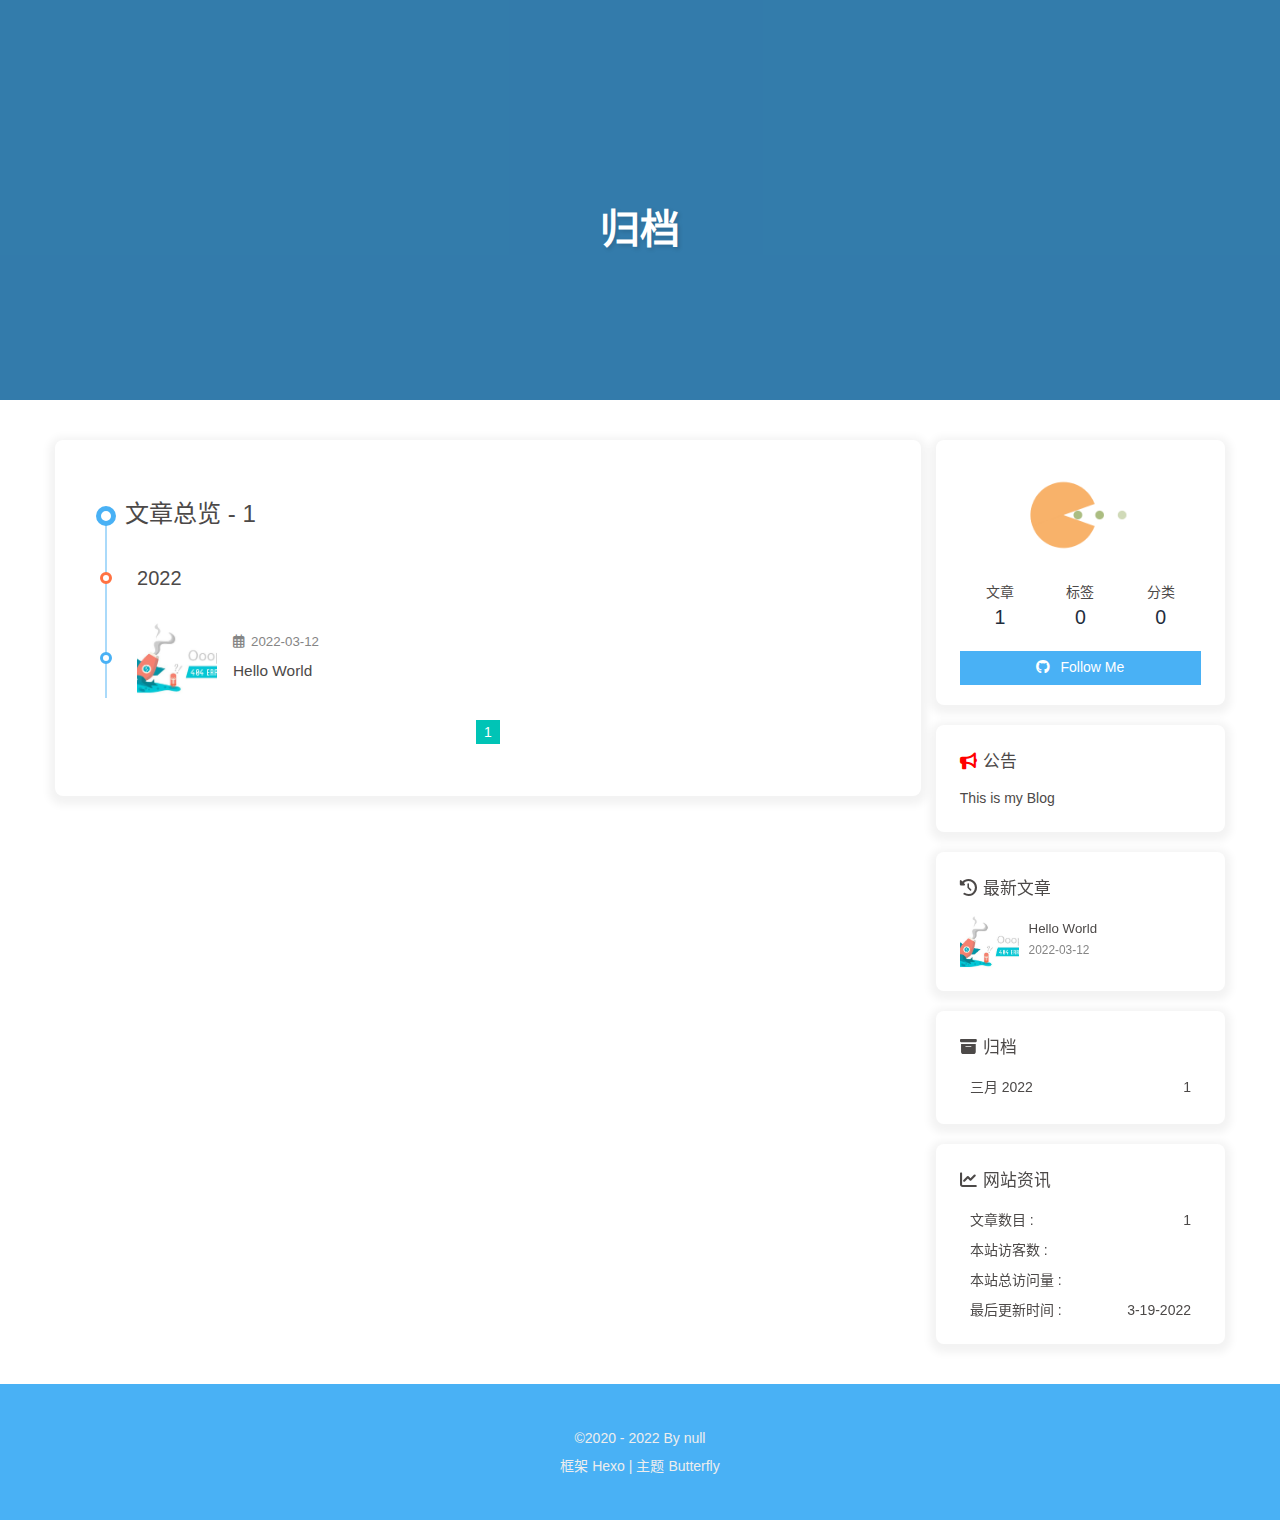
==== archives/index.html @ 182169f5 "Site updated: 2022-03-19 19:07:30" ====
<!DOCTYPE html><html lang="zh-CN" data-theme="light"><head><meta charset="UTF-8"><meta http-equiv="X-UA-Compatible" content="IE=edge"><meta name="viewport" content="width=device-width, initial-scale=1.0, maximum-scale=1.0, user-scalable=no"><title>归档 | </title><meta name="author"><meta name="copyright"><meta name="format-detection" content="telephone=no"><meta name="theme-color" content="#ffffff"><meta property="og:type" content="website">
<meta property="og:title">
<meta property="og:url" content="https://mitwo.top/archives/index.html">
<meta property="og:site_name">
<meta property="og:locale" content="zh_CN">
<meta property="og:image" content="https://avatars.githubusercontent.com/u/40294539?v=4">
<meta name="twitter:card" content="summary">
<meta name="twitter:image" content="https://avatars.githubusercontent.com/u/40294539?v=4"><link rel="shortcut icon" href="/img/favicon.png"><link rel="canonical" href="https://mitwo.top/archives/"><link rel="preconnect" href="//cdn.jsdelivr.net"/><link rel="preconnect" href="//busuanzi.ibruce.info"/><link rel="stylesheet" href="/css/index.css"><link rel="stylesheet" href="https://cdn.jsdelivr.net/npm/@fortawesome/fontawesome-free@6/css/all.min.css" media="print" onload="this.media='all'"><link rel="stylesheet" href="https://cdn.jsdelivr.net/npm/@fancyapps/ui/dist/fancybox.css" media="print" onload="this.media='all'"><script>const GLOBAL_CONFIG = { 
  root: '/',
  algolia: undefined,
  localSearch: undefined,
  translate: undefined,
  noticeOutdate: undefined,
  highlight: {"plugin":"highlighjs","highlightCopy":true,"highlightLang":true,"highlightHeightLimit":false},
  copy: {
    success: '复制成功',
    error: '复制错误',
    noSupport: '浏览器不支持'
  },
  relativeDate: {
    homepage: false,
    post: false
  },
  runtime: '',
  date_suffix: {
    just: '刚刚',
    min: '分钟前',
    hour: '小时前',
    day: '天前',
    month: '个月前'
  },
  copyright: undefined,
  lightbox: 'fancybox',
  Snackbar: undefined,
  source: {
    justifiedGallery: {
      js: 'https://cdn.jsdelivr.net/npm/flickr-justified-gallery@2/dist/fjGallery.min.js',
      css: 'https://cdn.jsdelivr.net/npm/flickr-justified-gallery@2/dist/fjGallery.min.css'
    }
  },
  isPhotoFigcaption: false,
  islazyload: false,
  isAnchor: false
}</script><script id="config-diff">var GLOBAL_CONFIG_SITE = {
  title: '归档',
  isPost: false,
  isHome: false,
  isHighlightShrink: false,
  isToc: false,
  postUpdate: '2022-03-19 19:07:30'
}</script><noscript><style type="text/css">
  #nav {
    opacity: 1
  }
  .justified-gallery img {
    opacity: 1
  }

  #recent-posts time,
  #post-meta time {
    display: inline !important
  }
</style></noscript><script>(win=>{
    win.saveToLocal = {
      set: function setWithExpiry(key, value, ttl) {
        if (ttl === 0) return
        const now = new Date()
        const expiryDay = ttl * 86400000
        const item = {
          value: value,
          expiry: now.getTime() + expiryDay,
        }
        localStorage.setItem(key, JSON.stringify(item))
      },

      get: function getWithExpiry(key) {
        const itemStr = localStorage.getItem(key)

        if (!itemStr) {
          return undefined
        }
        const item = JSON.parse(itemStr)
        const now = new Date()

        if (now.getTime() > item.expiry) {
          localStorage.removeItem(key)
          return undefined
        }
        return item.value
      }
    }
  
    win.getScript = url => new Promise((resolve, reject) => {
      const script = document.createElement('script')
      script.src = url
      script.async = true
      script.onerror = reject
      script.onload = script.onreadystatechange = function() {
        const loadState = this.readyState
        if (loadState && loadState !== 'loaded' && loadState !== 'complete') return
        script.onload = script.onreadystatechange = null
        resolve()
      }
      document.head.appendChild(script)
    })
  
      win.activateDarkMode = function () {
        document.documentElement.setAttribute('data-theme', 'dark')
        if (document.querySelector('meta[name="theme-color"]') !== null) {
          document.querySelector('meta[name="theme-color"]').setAttribute('content', '#0d0d0d')
        }
      }
      win.activateLightMode = function () {
        document.documentElement.setAttribute('data-theme', 'light')
        if (document.querySelector('meta[name="theme-color"]') !== null) {
          document.querySelector('meta[name="theme-color"]').setAttribute('content', '#ffffff')
        }
      }
      const t = saveToLocal.get('theme')
    
          if (t === 'dark') activateDarkMode()
          else if (t === 'light') activateLightMode()
        
      const asideStatus = saveToLocal.get('aside-status')
      if (asideStatus !== undefined) {
        if (asideStatus === 'hide') {
          document.documentElement.classList.add('hide-aside')
        } else {
          document.documentElement.classList.remove('hide-aside')
        }
      }
    
    const detectApple = () => {
      if(/iPad|iPhone|iPod|Macintosh/.test(navigator.userAgent)){
        document.documentElement.classList.add('apple')
      }
    }
    detectApple()
    })(window)</script><meta name="generator" content="Hexo 6.1.0"></head><body><div id="sidebar"><div id="menu-mask"></div><div id="sidebar-menus"><div class="avatar-img is-center"><img src="https://avatars.githubusercontent.com/u/40294539?v=4" onerror="onerror=null;src='/img/friend_404.gif'" alt="avatar"/></div><div class="site-data is-center"><div class="data-item"><a href="/archives/"><div class="headline">文章</div><div class="length-num">1</div></a></div><div class="data-item"><a href="/tags/"><div class="headline">标签</div><div class="length-num">0</div></a></div><div class="data-item"><a href="/categories/"><div class="headline">分类</div><div class="length-num">0</div></a></div></div><hr/></div></div><div class="page" id="body-wrap"><header class="not-home-page" id="page-header" style="background-image: url('https://mitwo.oss-cn-guangzhou.aliyuncs.com/wallhaven-v9vjm3.jpeg')"><nav id="nav"><span id="blog_name"><a id="site-name" href="/"></a></span><div id="menus"><div id="toggle-menu"><a class="site-page"><i class="fas fa-bars fa-fw"></i></a></div></div></nav><div id="page-site-info"><h1 id="site-title">归档</h1></div></header><main class="layout" id="content-inner"><div id="archive"><div class="article-sort-title">文章总览 - 1</div><div class="article-sort"><div class="article-sort-item year">2022</div><div class="article-sort-item"><a class="article-sort-item-img" href="/2022/03/12/hello-world/" title="Hello World"><img src="https://mitwo.oss-cn-guangzhou.aliyuncs.com/wallhaven-v9vjm3.jpeg" alt="Hello World" onerror="this.onerror=null;this.src='/img/404.jpg'"></a><div class="article-sort-item-info"><div class="article-sort-item-time"><i class="far fa-calendar-alt"></i><time class="post-meta-date-created" datetime="2022-03-12T05:38:07.057Z" title="发表于 2022-03-12 13:38:07">2022-03-12</time></div><a class="article-sort-item-title" href="/2022/03/12/hello-world/" title="Hello World">Hello World</a></div></div></div><nav id="pagination"><div class="pagination"><span class="page-number current">1</span></div></nav></div><div class="aside-content" id="aside-content"><div class="card-widget card-info"><div class="is-center"><div class="avatar-img"><img src="https://avatars.githubusercontent.com/u/40294539?v=4" onerror="this.onerror=null;this.src='/img/friend_404.gif'" alt="avatar"/></div><div class="author-info__name"></div><div class="author-info__description"></div></div><div class="card-info-data is-center"><div class="card-info-data-item"><a href="/archives/"><div class="headline">文章</div><div class="length-num">1</div></a></div><div class="card-info-data-item"><a href="/tags/"><div class="headline">标签</div><div class="length-num">0</div></a></div><div class="card-info-data-item"><a href="/categories/"><div class="headline">分类</div><div class="length-num">0</div></a></div></div><a id="card-info-btn" target="_blank" rel="noopener" href="https://github.com/xxxxxx"><i class="fab fa-github"></i><span>Follow Me</span></a></div><div class="card-widget card-announcement"><div class="item-headline"><i class="fas fa-bullhorn fa-shake"></i><span>公告</span></div><div class="announcement_content">This is my Blog</div></div><div class="sticky_layout"><div class="card-widget card-recent-post"><div class="item-headline"><i class="fas fa-history"></i><span>最新文章</span></div><div class="aside-list"><div class="aside-list-item"><a class="thumbnail" href="/2022/03/12/hello-world/" title="Hello World"><img src="https://mitwo.oss-cn-guangzhou.aliyuncs.com/wallhaven-v9vjm3.jpeg" onerror="this.onerror=null;this.src='/img/404.jpg'" alt="Hello World"/></a><div class="content"><a class="title" href="/2022/03/12/hello-world/" title="Hello World">Hello World</a><time datetime="2022-03-12T05:38:07.057Z" title="发表于 2022-03-12 13:38:07">2022-03-12</time></div></div></div></div><div class="card-widget card-archives"><div class="item-headline"><i class="fas fa-archive"></i><span>归档</span></div><ul class="card-archive-list"><li class="card-archive-list-item"><a class="card-archive-list-link" href="/archives/2022/03/"><span class="card-archive-list-date">三月 2022</span><span class="card-archive-list-count">1</span></a></li></ul></div><div class="card-widget card-webinfo"><div class="item-headline"><i class="fas fa-chart-line"></i><span>网站资讯</span></div><div class="webinfo"><div class="webinfo-item"><div class="item-name">文章数目 :</div><div class="item-count">1</div></div><div class="webinfo-item"><div class="item-name">本站访客数 :</div><div class="item-count" id="busuanzi_value_site_uv"></div></div><div class="webinfo-item"><div class="item-name">本站总访问量 :</div><div class="item-count" id="busuanzi_value_site_pv"></div></div><div class="webinfo-item"><div class="item-name">最后更新时间 :</div><div class="item-count" id="last-push-date" data-lastPushDate="2022-03-19T11:07:30.022Z"></div></div></div></div></div></div></main><footer id="footer"><div id="footer-wrap"><div class="copyright">&copy;2020 - 2022 By null</div><div class="framework-info"><span>框架 </span><a target="_blank" rel="noopener" href="https://hexo.io">Hexo</a><span class="footer-separator">|</span><span>主题 </span><a target="_blank" rel="noopener" href="https://github.com/jerryc127/hexo-theme-butterfly">Butterfly</a></div></div></footer></div><div id="rightside"><div id="rightside-config-hide"><button id="darkmode" type="button" title="浅色和深色模式转换"><i class="fas fa-adjust"></i></button><button id="hide-aside-btn" type="button" title="单栏和双栏切换"><i class="fas fa-arrows-alt-h"></i></button></div><div id="rightside-config-show"><button id="rightside_config" type="button" title="设置"><i class="fas fa-cog fa-spin"></i></button><button id="go-up" type="button" title="回到顶部"><i class="fas fa-arrow-up"></i></button></div></div><div><script src="/js/utils.js"></script><script src="/js/main.js"></script><script src="https://cdn.jsdelivr.net/npm/@fancyapps/ui/dist/fancybox.umd.js"></script><div class="js-pjax"></div><script async data-pjax src="//busuanzi.ibruce.info/busuanzi/2.3/busuanzi.pure.mini.js"></script></div></body></html>
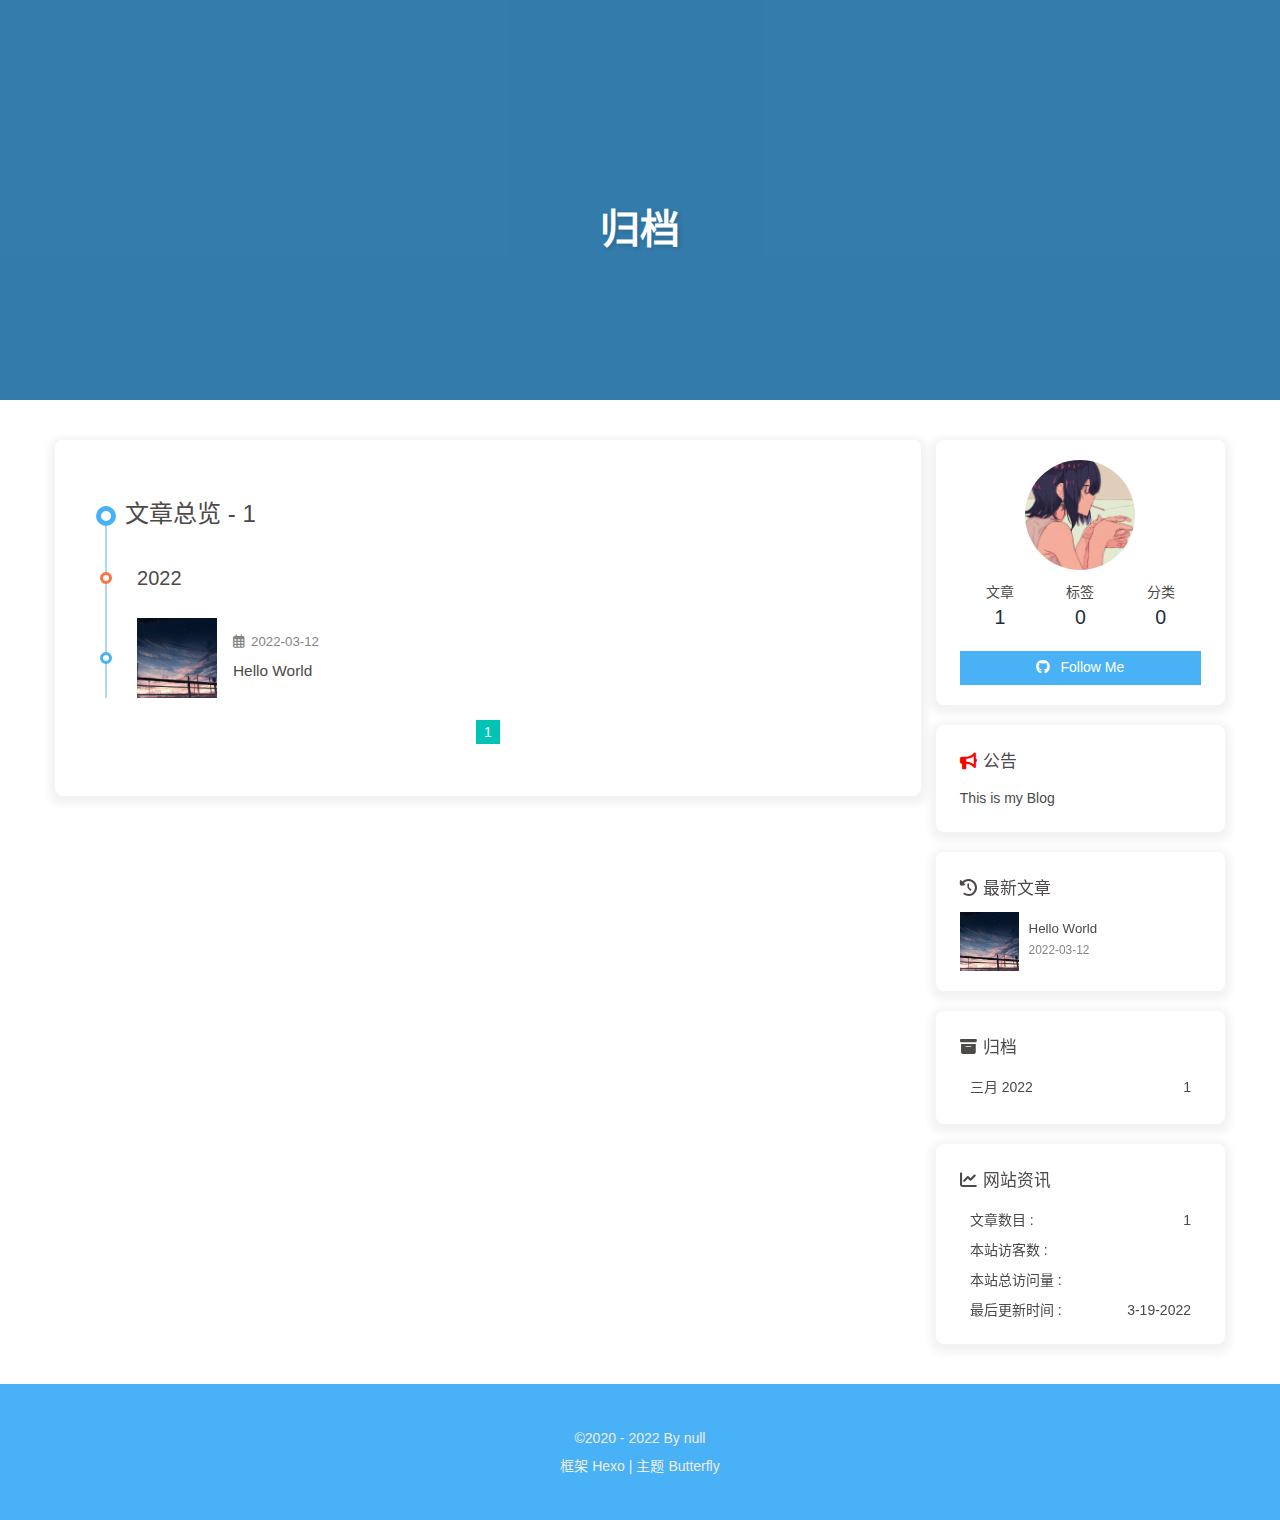
==== commit 40bce77c: "Site updated: 2022-03-19 19:16:46" ====
--- a/archives/index.html
+++ b/archives/index.html
@@ -3,9 +3,9 @@
 <meta property="og:url" content="https://mitwo.top/archives/index.html">
 <meta property="og:site_name">
 <meta property="og:locale" content="zh_CN">
-<meta property="og:image" content="https://avatars.githubusercontent.com/u/40294539?v=4">
+<meta property="og:image" content="https://mitwo.top/img/avatar.png">
 <meta name="twitter:card" content="summary">
-<meta name="twitter:image" content="https://avatars.githubusercontent.com/u/40294539?v=4"><link rel="shortcut icon" href="/img/favicon.png"><link rel="canonical" href="https://mitwo.top/archives/"><link rel="preconnect" href="//cdn.jsdelivr.net"/><link rel="preconnect" href="//busuanzi.ibruce.info"/><link rel="stylesheet" href="/css/index.css"><link rel="stylesheet" href="https://cdn.jsdelivr.net/npm/@fortawesome/fontawesome-free@6/css/all.min.css" media="print" onload="this.media='all'"><link rel="stylesheet" href="https://cdn.jsdelivr.net/npm/@fancyapps/ui/dist/fancybox.css" media="print" onload="this.media='all'"><script>const GLOBAL_CONFIG = { 
+<meta name="twitter:image" content="https://mitwo.top/img/avatar.png"><link rel="shortcut icon" href="/img/favicon.png"><link rel="canonical" href="https://mitwo.top/archives/"><link rel="preconnect" href="//cdn.jsdelivr.net"/><link rel="preconnect" href="//busuanzi.ibruce.info"/><link rel="stylesheet" href="/css/index.css"><link rel="stylesheet" href="https://cdn.jsdelivr.net/npm/@fortawesome/fontawesome-free@6/css/all.min.css" media="print" onload="this.media='all'"><link rel="stylesheet" href="https://cdn.jsdelivr.net/npm/@fancyapps/ui/dist/fancybox.css" media="print" onload="this.media='all'"><script>const GLOBAL_CONFIG = { 
   root: '/',
   algolia: undefined,
   localSearch: undefined,
@@ -47,7 +47,7 @@
   isHome: false,
   isHighlightShrink: false,
   isToc: false,
-  postUpdate: '2022-03-19 19:07:30'
+  postUpdate: '2022-03-19 19:16:46'
 }</script><noscript><style type="text/css">
   #nav {
     opacity: 1
@@ -136,4 +136,4 @@
       }
     }
     detectApple()
-    })(window)</script><meta name="generator" content="Hexo 6.1.0"></head><body><div id="sidebar"><div id="menu-mask"></div><div id="sidebar-menus"><div class="avatar-img is-center"><img src="https://avatars.githubusercontent.com/u/40294539?v=4" onerror="onerror=null;src='/img/friend_404.gif'" alt="avatar"/></div><div class="site-data is-center"><div class="data-item"><a href="/archives/"><div class="headline">文章</div><div class="length-num">1</div></a></div><div class="data-item"><a href="/tags/"><div class="headline">标签</div><div class="length-num">0</div></a></div><div class="data-item"><a href="/categories/"><div class="headline">分类</div><div class="length-num">0</div></a></div></div><hr/></div></div><div class="page" id="body-wrap"><header class="not-home-page" id="page-header" style="background-image: url('https://mitwo.oss-cn-guangzhou.aliyuncs.com/wallhaven-v9vjm3.jpeg')"><nav id="nav"><span id="blog_name"><a id="site-name" href="/"></a></span><div id="menus"><div id="toggle-menu"><a class="site-page"><i class="fas fa-bars fa-fw"></i></a></div></div></nav><div id="page-site-info"><h1 id="site-title">归档</h1></div></header><main class="layout" id="content-inner"><div id="archive"><div class="article-sort-title">文章总览 - 1</div><div class="article-sort"><div class="article-sort-item year">2022</div><div class="article-sort-item"><a class="article-sort-item-img" href="/2022/03/12/hello-world/" title="Hello World"><img src="https://mitwo.oss-cn-guangzhou.aliyuncs.com/wallhaven-v9vjm3.jpeg" alt="Hello World" onerror="this.onerror=null;this.src='/img/404.jpg'"></a><div class="article-sort-item-info"><div class="article-sort-item-time"><i class="far fa-calendar-alt"></i><time class="post-meta-date-created" datetime="2022-03-12T05:38:07.057Z" title="发表于 2022-03-12 13:38:07">2022-03-12</time></div><a class="article-sort-item-title" href="/2022/03/12/hello-world/" title="Hello World">Hello World</a></div></div></div><nav id="pagination"><div class="pagination"><span class="page-number current">1</span></div></nav></div><div class="aside-content" id="aside-content"><div class="card-widget card-info"><div class="is-center"><div class="avatar-img"><img src="https://avatars.githubusercontent.com/u/40294539?v=4" onerror="this.onerror=null;this.src='/img/friend_404.gif'" alt="avatar"/></div><div class="author-info__name"></div><div class="author-info__description"></div></div><div class="card-info-data is-center"><div class="card-info-data-item"><a href="/archives/"><div class="headline">文章</div><div class="length-num">1</div></a></div><div class="card-info-data-item"><a href="/tags/"><div class="headline">标签</div><div class="length-num">0</div></a></div><div class="card-info-data-item"><a href="/categories/"><div class="headline">分类</div><div class="length-num">0</div></a></div></div><a id="card-info-btn" target="_blank" rel="noopener" href="https://github.com/xxxxxx"><i class="fab fa-github"></i><span>Follow Me</span></a></div><div class="card-widget card-announcement"><div class="item-headline"><i class="fas fa-bullhorn fa-shake"></i><span>公告</span></div><div class="announcement_content">This is my Blog</div></div><div class="sticky_layout"><div class="card-widget card-recent-post"><div class="item-headline"><i class="fas fa-history"></i><span>最新文章</span></div><div class="aside-list"><div class="aside-list-item"><a class="thumbnail" href="/2022/03/12/hello-world/" title="Hello World"><img src="https://mitwo.oss-cn-guangzhou.aliyuncs.com/wallhaven-v9vjm3.jpeg" onerror="this.onerror=null;this.src='/img/404.jpg'" alt="Hello World"/></a><div class="content"><a class="title" href="/2022/03/12/hello-world/" title="Hello World">Hello World</a><time datetime="2022-03-12T05:38:07.057Z" title="发表于 2022-03-12 13:38:07">2022-03-12</time></div></div></div></div><div class="card-widget card-archives"><div class="item-headline"><i class="fas fa-archive"></i><span>归档</span></div><ul class="card-archive-list"><li class="card-archive-list-item"><a class="card-archive-list-link" href="/archives/2022/03/"><span class="card-archive-list-date">三月 2022</span><span class="card-archive-list-count">1</span></a></li></ul></div><div class="card-widget card-webinfo"><div class="item-headline"><i class="fas fa-chart-line"></i><span>网站资讯</span></div><div class="webinfo"><div class="webinfo-item"><div class="item-name">文章数目 :</div><div class="item-count">1</div></div><div class="webinfo-item"><div class="item-name">本站访客数 :</div><div class="item-count" id="busuanzi_value_site_uv"></div></div><div class="webinfo-item"><div class="item-name">本站总访问量 :</div><div class="item-count" id="busuanzi_value_site_pv"></div></div><div class="webinfo-item"><div class="item-name">最后更新时间 :</div><div class="item-count" id="last-push-date" data-lastPushDate="2022-03-19T11:07:30.022Z"></div></div></div></div></div></div></main><footer id="footer"><div id="footer-wrap"><div class="copyright">&copy;2020 - 2022 By null</div><div class="framework-info"><span>框架 </span><a target="_blank" rel="noopener" href="https://hexo.io">Hexo</a><span class="footer-separator">|</span><span>主题 </span><a target="_blank" rel="noopener" href="https://github.com/jerryc127/hexo-theme-butterfly">Butterfly</a></div></div></footer></div><div id="rightside"><div id="rightside-config-hide"><button id="darkmode" type="button" title="浅色和深色模式转换"><i class="fas fa-adjust"></i></button><button id="hide-aside-btn" type="button" title="单栏和双栏切换"><i class="fas fa-arrows-alt-h"></i></button></div><div id="rightside-config-show"><button id="rightside_config" type="button" title="设置"><i class="fas fa-cog fa-spin"></i></button><button id="go-up" type="button" title="回到顶部"><i class="fas fa-arrow-up"></i></button></div></div><div><script src="/js/utils.js"></script><script src="/js/main.js"></script><script src="https://cdn.jsdelivr.net/npm/@fancyapps/ui/dist/fancybox.umd.js"></script><div class="js-pjax"></div><script async data-pjax src="//busuanzi.ibruce.info/busuanzi/2.3/busuanzi.pure.mini.js"></script></div></body></html>+    })(window)</script><meta name="generator" content="Hexo 6.1.0"></head><body><div id="sidebar"><div id="menu-mask"></div><div id="sidebar-menus"><div class="avatar-img is-center"><img src="/img/avatar.png" onerror="onerror=null;src='/img/friend_404.gif'" alt="avatar"/></div><div class="site-data is-center"><div class="data-item"><a href="/archives/"><div class="headline">文章</div><div class="length-num">1</div></a></div><div class="data-item"><a href="/tags/"><div class="headline">标签</div><div class="length-num">0</div></a></div><div class="data-item"><a href="/categories/"><div class="headline">分类</div><div class="length-num">0</div></a></div></div><hr/></div></div><div class="page" id="body-wrap"><header class="not-home-page" id="page-header" style="background-image: url('https://mitwo.oss-cn-guangzhou.aliyuncs.com/wallhaven-v9vjm3.jpeg')"><nav id="nav"><span id="blog_name"><a id="site-name" href="/"></a></span><div id="menus"><div id="toggle-menu"><a class="site-page"><i class="fas fa-bars fa-fw"></i></a></div></div></nav><div id="page-site-info"><h1 id="site-title">归档</h1></div></header><main class="layout" id="content-inner"><div id="archive"><div class="article-sort-title">文章总览 - 1</div><div class="article-sort"><div class="article-sort-item year">2022</div><div class="article-sort-item"><a class="article-sort-item-img" href="/2022/03/12/hello-world/" title="Hello World"><img src="/img/wallhaven-v9vjm3.jpeg" alt="Hello World" onerror="this.onerror=null;this.src='/img/404.jpg'"></a><div class="article-sort-item-info"><div class="article-sort-item-time"><i class="far fa-calendar-alt"></i><time class="post-meta-date-created" datetime="2022-03-12T05:38:07.057Z" title="发表于 2022-03-12 13:38:07">2022-03-12</time></div><a class="article-sort-item-title" href="/2022/03/12/hello-world/" title="Hello World">Hello World</a></div></div></div><nav id="pagination"><div class="pagination"><span class="page-number current">1</span></div></nav></div><div class="aside-content" id="aside-content"><div class="card-widget card-info"><div class="is-center"><div class="avatar-img"><img src="/img/avatar.png" onerror="this.onerror=null;this.src='/img/friend_404.gif'" alt="avatar"/></div><div class="author-info__name"></div><div class="author-info__description"></div></div><div class="card-info-data is-center"><div class="card-info-data-item"><a href="/archives/"><div class="headline">文章</div><div class="length-num">1</div></a></div><div class="card-info-data-item"><a href="/tags/"><div class="headline">标签</div><div class="length-num">0</div></a></div><div class="card-info-data-item"><a href="/categories/"><div class="headline">分类</div><div class="length-num">0</div></a></div></div><a id="card-info-btn" target="_blank" rel="noopener" href="https://github.com/xxxxxx"><i class="fab fa-github"></i><span>Follow Me</span></a></div><div class="card-widget card-announcement"><div class="item-headline"><i class="fas fa-bullhorn fa-shake"></i><span>公告</span></div><div class="announcement_content">This is my Blog</div></div><div class="sticky_layout"><div class="card-widget card-recent-post"><div class="item-headline"><i class="fas fa-history"></i><span>最新文章</span></div><div class="aside-list"><div class="aside-list-item"><a class="thumbnail" href="/2022/03/12/hello-world/" title="Hello World"><img src="/img/wallhaven-v9vjm3.jpeg" onerror="this.onerror=null;this.src='/img/404.jpg'" alt="Hello World"/></a><div class="content"><a class="title" href="/2022/03/12/hello-world/" title="Hello World">Hello World</a><time datetime="2022-03-12T05:38:07.057Z" title="发表于 2022-03-12 13:38:07">2022-03-12</time></div></div></div></div><div class="card-widget card-archives"><div class="item-headline"><i class="fas fa-archive"></i><span>归档</span></div><ul class="card-archive-list"><li class="card-archive-list-item"><a class="card-archive-list-link" href="/archives/2022/03/"><span class="card-archive-list-date">三月 2022</span><span class="card-archive-list-count">1</span></a></li></ul></div><div class="card-widget card-webinfo"><div class="item-headline"><i class="fas fa-chart-line"></i><span>网站资讯</span></div><div class="webinfo"><div class="webinfo-item"><div class="item-name">文章数目 :</div><div class="item-count">1</div></div><div class="webinfo-item"><div class="item-name">本站访客数 :</div><div class="item-count" id="busuanzi_value_site_uv"></div></div><div class="webinfo-item"><div class="item-name">本站总访问量 :</div><div class="item-count" id="busuanzi_value_site_pv"></div></div><div class="webinfo-item"><div class="item-name">最后更新时间 :</div><div class="item-count" id="last-push-date" data-lastPushDate="2022-03-19T11:16:46.032Z"></div></div></div></div></div></div></main><footer id="footer"><div id="footer-wrap"><div class="copyright">&copy;2020 - 2022 By null</div><div class="framework-info"><span>框架 </span><a target="_blank" rel="noopener" href="https://hexo.io">Hexo</a><span class="footer-separator">|</span><span>主题 </span><a target="_blank" rel="noopener" href="https://github.com/jerryc127/hexo-theme-butterfly">Butterfly</a></div></div></footer></div><div id="rightside"><div id="rightside-config-hide"><button id="darkmode" type="button" title="浅色和深色模式转换"><i class="fas fa-adjust"></i></button><button id="hide-aside-btn" type="button" title="单栏和双栏切换"><i class="fas fa-arrows-alt-h"></i></button></div><div id="rightside-config-show"><button id="rightside_config" type="button" title="设置"><i class="fas fa-cog fa-spin"></i></button><button id="go-up" type="button" title="回到顶部"><i class="fas fa-arrow-up"></i></button></div></div><div><script src="/js/utils.js"></script><script src="/js/main.js"></script><script src="https://cdn.jsdelivr.net/npm/@fancyapps/ui/dist/fancybox.umd.js"></script><div class="js-pjax"></div><script async data-pjax src="//busuanzi.ibruce.info/busuanzi/2.3/busuanzi.pure.mini.js"></script></div></body></html>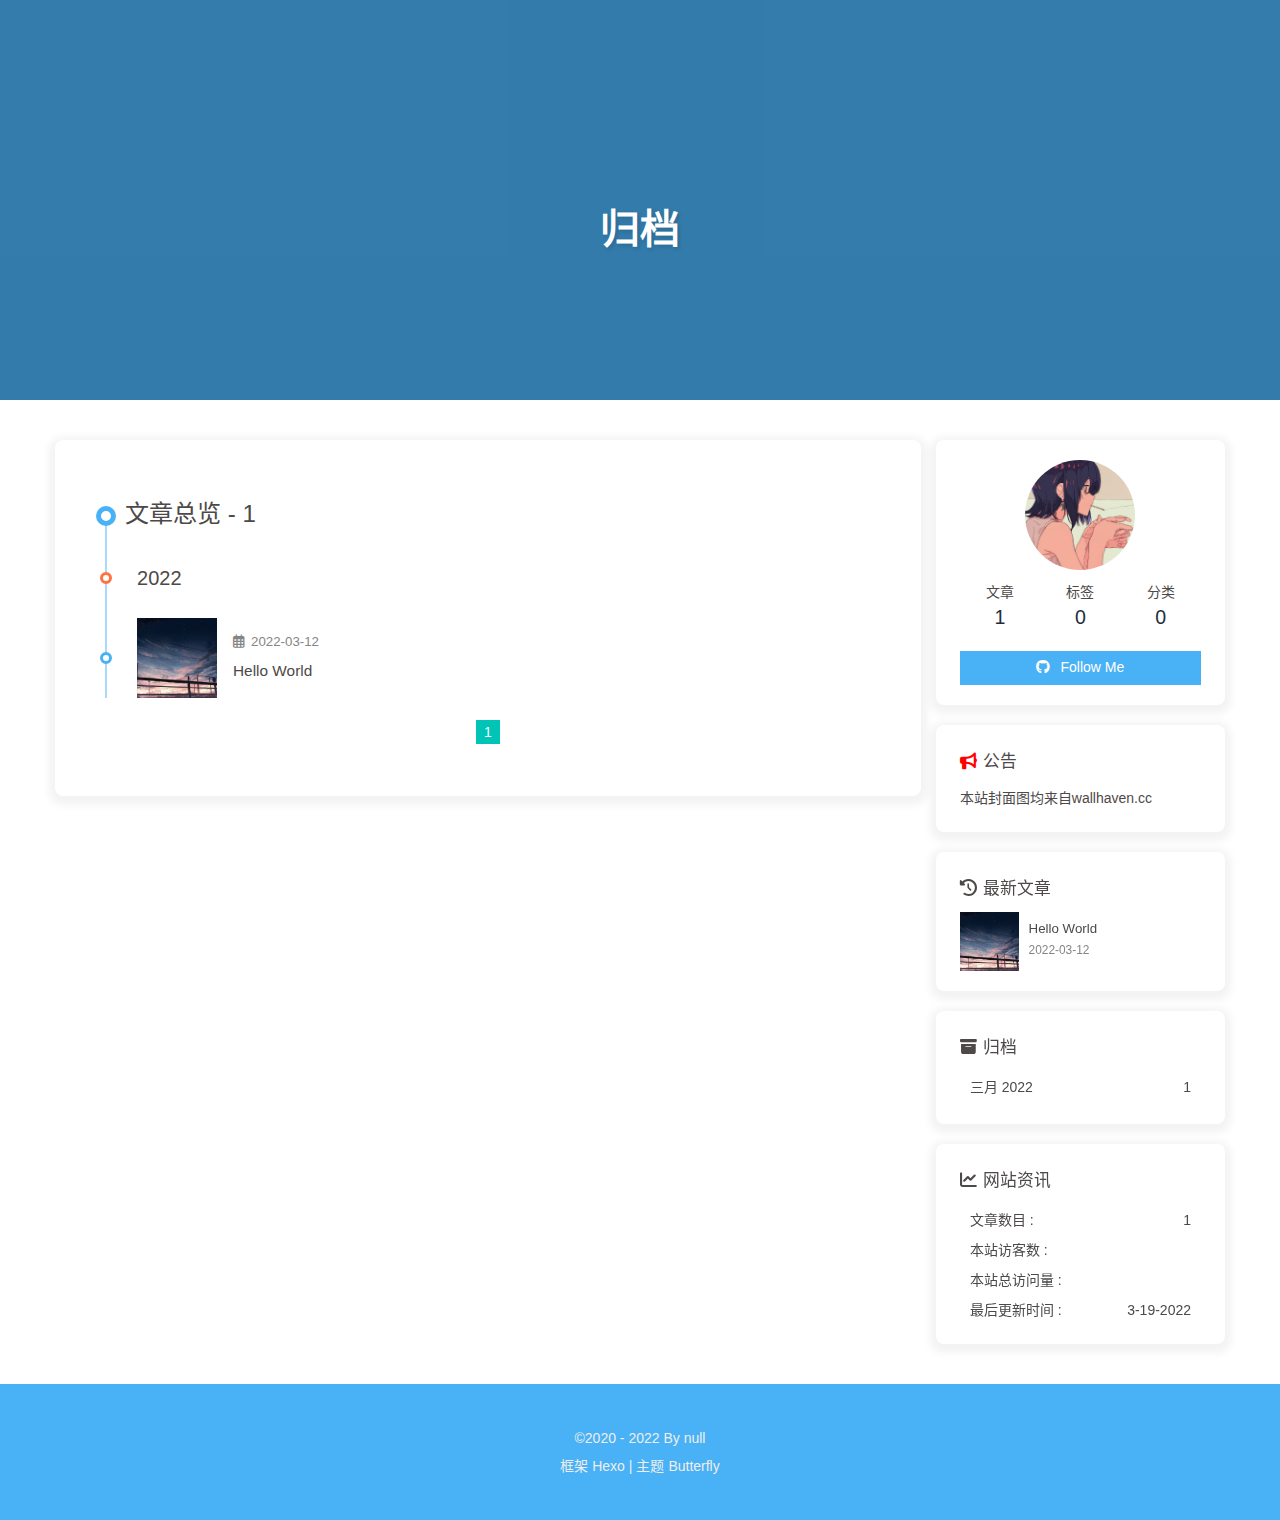
==== commit 695fb3ed: "Site updated: 2022-03-19 19:24:05" ====
--- a/archives/index.html
+++ b/archives/index.html
@@ -47,7 +47,7 @@
   isHome: false,
   isHighlightShrink: false,
   isToc: false,
-  postUpdate: '2022-03-19 19:16:46'
+  postUpdate: '2022-03-19 19:24:02'
 }</script><noscript><style type="text/css">
   #nav {
     opacity: 1
@@ -136,4 +136,4 @@
       }
     }
     detectApple()
-    })(window)</script><meta name="generator" content="Hexo 6.1.0"></head><body><div id="sidebar"><div id="menu-mask"></div><div id="sidebar-menus"><div class="avatar-img is-center"><img src="/img/avatar.png" onerror="onerror=null;src='/img/friend_404.gif'" alt="avatar"/></div><div class="site-data is-center"><div class="data-item"><a href="/archives/"><div class="headline">文章</div><div class="length-num">1</div></a></div><div class="data-item"><a href="/tags/"><div class="headline">标签</div><div class="length-num">0</div></a></div><div class="data-item"><a href="/categories/"><div class="headline">分类</div><div class="length-num">0</div></a></div></div><hr/></div></div><div class="page" id="body-wrap"><header class="not-home-page" id="page-header" style="background-image: url('https://mitwo.oss-cn-guangzhou.aliyuncs.com/wallhaven-v9vjm3.jpeg')"><nav id="nav"><span id="blog_name"><a id="site-name" href="/"></a></span><div id="menus"><div id="toggle-menu"><a class="site-page"><i class="fas fa-bars fa-fw"></i></a></div></div></nav><div id="page-site-info"><h1 id="site-title">归档</h1></div></header><main class="layout" id="content-inner"><div id="archive"><div class="article-sort-title">文章总览 - 1</div><div class="article-sort"><div class="article-sort-item year">2022</div><div class="article-sort-item"><a class="article-sort-item-img" href="/2022/03/12/hello-world/" title="Hello World"><img src="/img/wallhaven-v9vjm3.jpeg" alt="Hello World" onerror="this.onerror=null;this.src='/img/404.jpg'"></a><div class="article-sort-item-info"><div class="article-sort-item-time"><i class="far fa-calendar-alt"></i><time class="post-meta-date-created" datetime="2022-03-12T05:38:07.057Z" title="发表于 2022-03-12 13:38:07">2022-03-12</time></div><a class="article-sort-item-title" href="/2022/03/12/hello-world/" title="Hello World">Hello World</a></div></div></div><nav id="pagination"><div class="pagination"><span class="page-number current">1</span></div></nav></div><div class="aside-content" id="aside-content"><div class="card-widget card-info"><div class="is-center"><div class="avatar-img"><img src="/img/avatar.png" onerror="this.onerror=null;this.src='/img/friend_404.gif'" alt="avatar"/></div><div class="author-info__name"></div><div class="author-info__description"></div></div><div class="card-info-data is-center"><div class="card-info-data-item"><a href="/archives/"><div class="headline">文章</div><div class="length-num">1</div></a></div><div class="card-info-data-item"><a href="/tags/"><div class="headline">标签</div><div class="length-num">0</div></a></div><div class="card-info-data-item"><a href="/categories/"><div class="headline">分类</div><div class="length-num">0</div></a></div></div><a id="card-info-btn" target="_blank" rel="noopener" href="https://github.com/xxxxxx"><i class="fab fa-github"></i><span>Follow Me</span></a></div><div class="card-widget card-announcement"><div class="item-headline"><i class="fas fa-bullhorn fa-shake"></i><span>公告</span></div><div class="announcement_content">This is my Blog</div></div><div class="sticky_layout"><div class="card-widget card-recent-post"><div class="item-headline"><i class="fas fa-history"></i><span>最新文章</span></div><div class="aside-list"><div class="aside-list-item"><a class="thumbnail" href="/2022/03/12/hello-world/" title="Hello World"><img src="/img/wallhaven-v9vjm3.jpeg" onerror="this.onerror=null;this.src='/img/404.jpg'" alt="Hello World"/></a><div class="content"><a class="title" href="/2022/03/12/hello-world/" title="Hello World">Hello World</a><time datetime="2022-03-12T05:38:07.057Z" title="发表于 2022-03-12 13:38:07">2022-03-12</time></div></div></div></div><div class="card-widget card-archives"><div class="item-headline"><i class="fas fa-archive"></i><span>归档</span></div><ul class="card-archive-list"><li class="card-archive-list-item"><a class="card-archive-list-link" href="/archives/2022/03/"><span class="card-archive-list-date">三月 2022</span><span class="card-archive-list-count">1</span></a></li></ul></div><div class="card-widget card-webinfo"><div class="item-headline"><i class="fas fa-chart-line"></i><span>网站资讯</span></div><div class="webinfo"><div class="webinfo-item"><div class="item-name">文章数目 :</div><div class="item-count">1</div></div><div class="webinfo-item"><div class="item-name">本站访客数 :</div><div class="item-count" id="busuanzi_value_site_uv"></div></div><div class="webinfo-item"><div class="item-name">本站总访问量 :</div><div class="item-count" id="busuanzi_value_site_pv"></div></div><div class="webinfo-item"><div class="item-name">最后更新时间 :</div><div class="item-count" id="last-push-date" data-lastPushDate="2022-03-19T11:16:46.032Z"></div></div></div></div></div></div></main><footer id="footer"><div id="footer-wrap"><div class="copyright">&copy;2020 - 2022 By null</div><div class="framework-info"><span>框架 </span><a target="_blank" rel="noopener" href="https://hexo.io">Hexo</a><span class="footer-separator">|</span><span>主题 </span><a target="_blank" rel="noopener" href="https://github.com/jerryc127/hexo-theme-butterfly">Butterfly</a></div></div></footer></div><div id="rightside"><div id="rightside-config-hide"><button id="darkmode" type="button" title="浅色和深色模式转换"><i class="fas fa-adjust"></i></button><button id="hide-aside-btn" type="button" title="单栏和双栏切换"><i class="fas fa-arrows-alt-h"></i></button></div><div id="rightside-config-show"><button id="rightside_config" type="button" title="设置"><i class="fas fa-cog fa-spin"></i></button><button id="go-up" type="button" title="回到顶部"><i class="fas fa-arrow-up"></i></button></div></div><div><script src="/js/utils.js"></script><script src="/js/main.js"></script><script src="https://cdn.jsdelivr.net/npm/@fancyapps/ui/dist/fancybox.umd.js"></script><div class="js-pjax"></div><script async data-pjax src="//busuanzi.ibruce.info/busuanzi/2.3/busuanzi.pure.mini.js"></script></div></body></html>+    })(window)</script><meta name="generator" content="Hexo 6.1.0"></head><body><div id="sidebar"><div id="menu-mask"></div><div id="sidebar-menus"><div class="avatar-img is-center"><img src="/img/avatar.png" onerror="onerror=null;src='/img/friend_404.gif'" alt="avatar"/></div><div class="site-data is-center"><div class="data-item"><a href="/archives/"><div class="headline">文章</div><div class="length-num">1</div></a></div><div class="data-item"><a href="/tags/"><div class="headline">标签</div><div class="length-num">0</div></a></div><div class="data-item"><a href="/categories/"><div class="headline">分类</div><div class="length-num">0</div></a></div></div><hr/></div></div><div class="page" id="body-wrap"><header class="not-home-page" id="page-header" style="background-image: url('https://mitwo.oss-cn-guangzhou.aliyuncs.com/wallhaven-v9vjm3.jpeg')"><nav id="nav"><span id="blog_name"><a id="site-name" href="/"></a></span><div id="menus"><div id="toggle-menu"><a class="site-page"><i class="fas fa-bars fa-fw"></i></a></div></div></nav><div id="page-site-info"><h1 id="site-title">归档</h1></div></header><main class="layout" id="content-inner"><div id="archive"><div class="article-sort-title">文章总览 - 1</div><div class="article-sort"><div class="article-sort-item year">2022</div><div class="article-sort-item"><a class="article-sort-item-img" href="/2022/03/12/hello-world/" title="Hello World"><img src="/img/wallhaven-v9vjm3.jpeg" alt="Hello World" onerror="this.onerror=null;this.src='/img/404.jpg'"></a><div class="article-sort-item-info"><div class="article-sort-item-time"><i class="far fa-calendar-alt"></i><time class="post-meta-date-created" datetime="2022-03-12T05:38:07.057Z" title="发表于 2022-03-12 13:38:07">2022-03-12</time></div><a class="article-sort-item-title" href="/2022/03/12/hello-world/" title="Hello World">Hello World</a></div></div></div><nav id="pagination"><div class="pagination"><span class="page-number current">1</span></div></nav></div><div class="aside-content" id="aside-content"><div class="card-widget card-info"><div class="is-center"><div class="avatar-img"><img src="/img/avatar.png" onerror="this.onerror=null;this.src='/img/friend_404.gif'" alt="avatar"/></div><div class="author-info__name"></div><div class="author-info__description"></div></div><div class="card-info-data is-center"><div class="card-info-data-item"><a href="/archives/"><div class="headline">文章</div><div class="length-num">1</div></a></div><div class="card-info-data-item"><a href="/tags/"><div class="headline">标签</div><div class="length-num">0</div></a></div><div class="card-info-data-item"><a href="/categories/"><div class="headline">分类</div><div class="length-num">0</div></a></div></div><a id="card-info-btn" target="_blank" rel="noopener" href="https://github.com/xxxxxx"><i class="fab fa-github"></i><span>Follow Me</span></a></div><div class="card-widget card-announcement"><div class="item-headline"><i class="fas fa-bullhorn fa-shake"></i><span>公告</span></div><div class="announcement_content">本站封面图均来自wallhaven.cc</div></div><div class="sticky_layout"><div class="card-widget card-recent-post"><div class="item-headline"><i class="fas fa-history"></i><span>最新文章</span></div><div class="aside-list"><div class="aside-list-item"><a class="thumbnail" href="/2022/03/12/hello-world/" title="Hello World"><img src="/img/wallhaven-v9vjm3.jpeg" onerror="this.onerror=null;this.src='/img/404.jpg'" alt="Hello World"/></a><div class="content"><a class="title" href="/2022/03/12/hello-world/" title="Hello World">Hello World</a><time datetime="2022-03-12T05:38:07.057Z" title="发表于 2022-03-12 13:38:07">2022-03-12</time></div></div></div></div><div class="card-widget card-archives"><div class="item-headline"><i class="fas fa-archive"></i><span>归档</span></div><ul class="card-archive-list"><li class="card-archive-list-item"><a class="card-archive-list-link" href="/archives/2022/03/"><span class="card-archive-list-date">三月 2022</span><span class="card-archive-list-count">1</span></a></li></ul></div><div class="card-widget card-webinfo"><div class="item-headline"><i class="fas fa-chart-line"></i><span>网站资讯</span></div><div class="webinfo"><div class="webinfo-item"><div class="item-name">文章数目 :</div><div class="item-count">1</div></div><div class="webinfo-item"><div class="item-name">本站访客数 :</div><div class="item-count" id="busuanzi_value_site_uv"></div></div><div class="webinfo-item"><div class="item-name">本站总访问量 :</div><div class="item-count" id="busuanzi_value_site_pv"></div></div><div class="webinfo-item"><div class="item-name">最后更新时间 :</div><div class="item-count" id="last-push-date" data-lastPushDate="2022-03-19T11:24:02.570Z"></div></div></div></div></div></div></main><footer id="footer"><div id="footer-wrap"><div class="copyright">&copy;2020 - 2022 By null</div><div class="framework-info"><span>框架 </span><a target="_blank" rel="noopener" href="https://hexo.io">Hexo</a><span class="footer-separator">|</span><span>主题 </span><a target="_blank" rel="noopener" href="https://github.com/jerryc127/hexo-theme-butterfly">Butterfly</a></div></div></footer></div><div id="rightside"><div id="rightside-config-hide"><button id="darkmode" type="button" title="浅色和深色模式转换"><i class="fas fa-adjust"></i></button><button id="hide-aside-btn" type="button" title="单栏和双栏切换"><i class="fas fa-arrows-alt-h"></i></button></div><div id="rightside-config-show"><button id="rightside_config" type="button" title="设置"><i class="fas fa-cog fa-spin"></i></button><button id="go-up" type="button" title="回到顶部"><i class="fas fa-arrow-up"></i></button></div></div><div><script src="/js/utils.js"></script><script src="/js/main.js"></script><script src="https://cdn.jsdelivr.net/npm/@fancyapps/ui/dist/fancybox.umd.js"></script><div class="js-pjax"></div><script async data-pjax src="//busuanzi.ibruce.info/busuanzi/2.3/busuanzi.pure.mini.js"></script></div></body></html>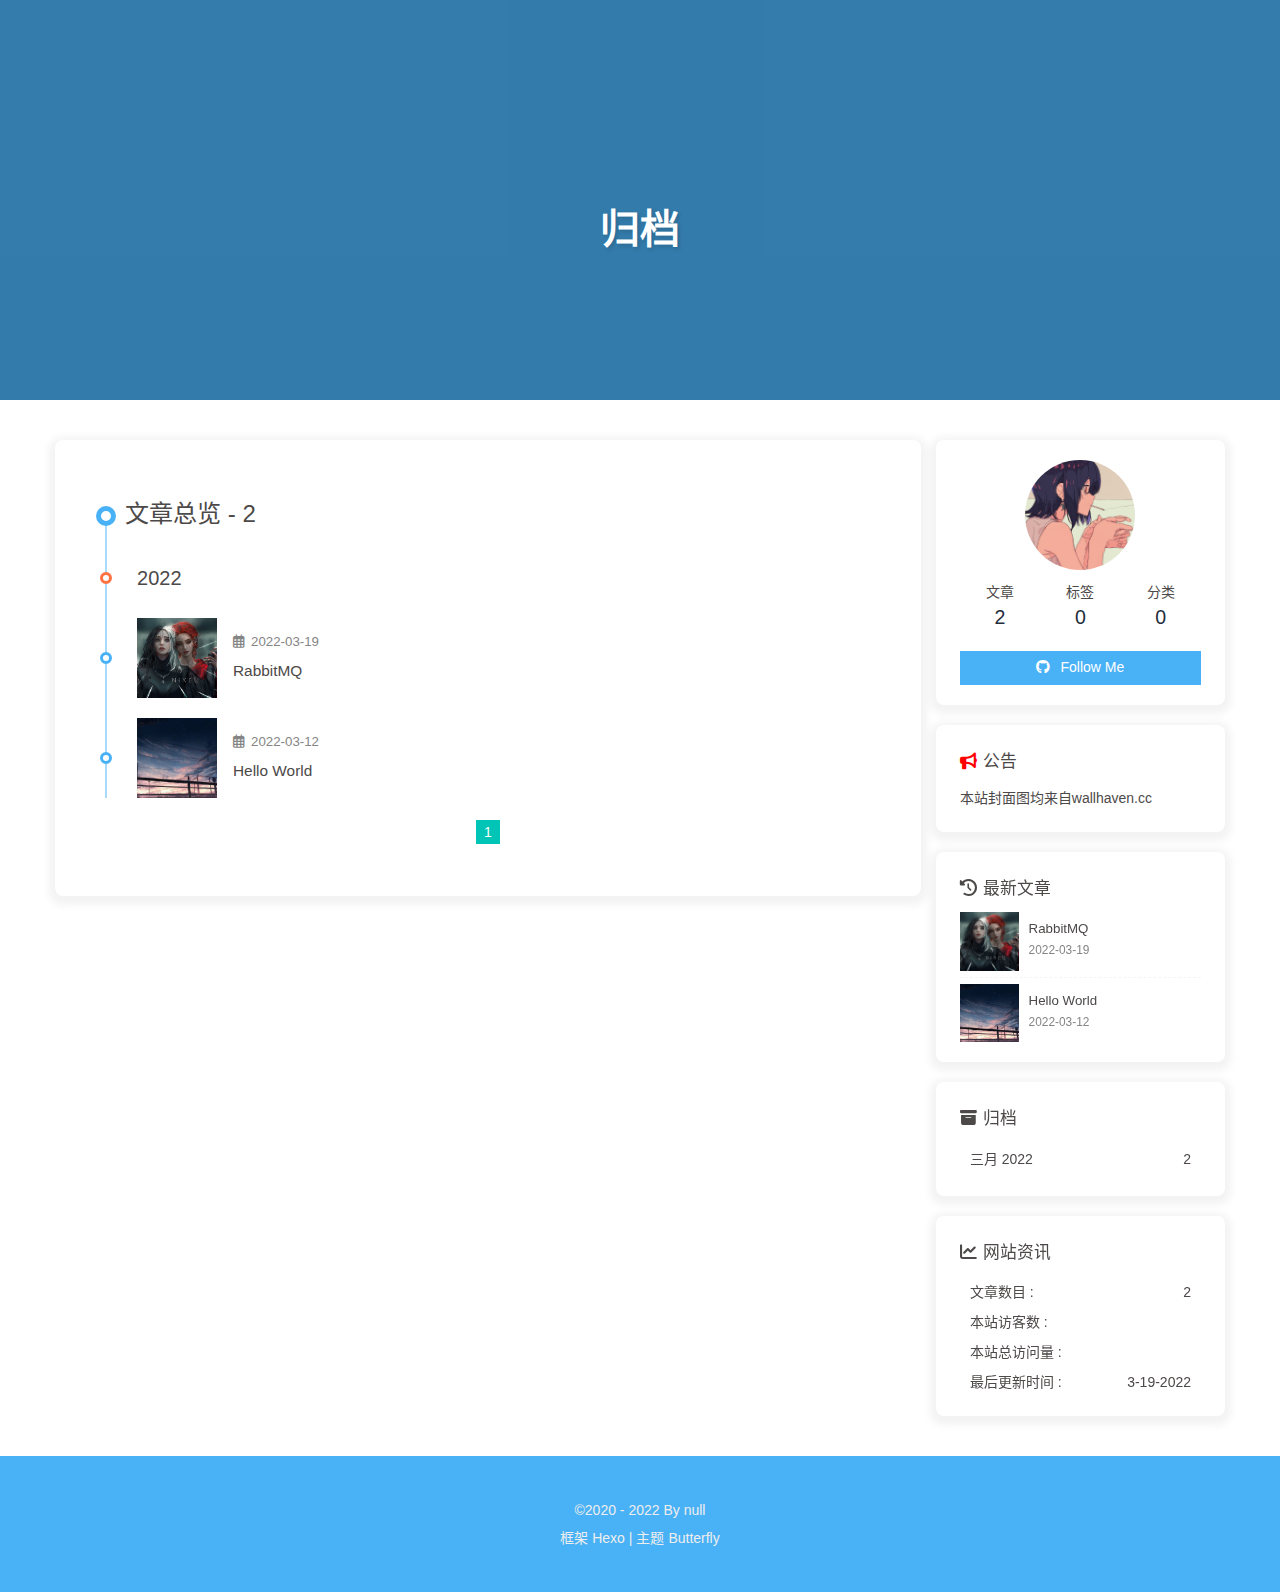
==== commit de82ba35: "Site updated: 2022-03-19 19:27:33" ====
--- a/archives/index.html
+++ b/archives/index.html
@@ -47,7 +47,7 @@
   isHome: false,
   isHighlightShrink: false,
   isToc: false,
-  postUpdate: '2022-03-19 19:24:02'
+  postUpdate: '2022-03-19 19:27:30'
 }</script><noscript><style type="text/css">
   #nav {
     opacity: 1
@@ -136,4 +136,4 @@
       }
     }
     detectApple()
-    })(window)</script><meta name="generator" content="Hexo 6.1.0"></head><body><div id="sidebar"><div id="menu-mask"></div><div id="sidebar-menus"><div class="avatar-img is-center"><img src="/img/avatar.png" onerror="onerror=null;src='/img/friend_404.gif'" alt="avatar"/></div><div class="site-data is-center"><div class="data-item"><a href="/archives/"><div class="headline">文章</div><div class="length-num">1</div></a></div><div class="data-item"><a href="/tags/"><div class="headline">标签</div><div class="length-num">0</div></a></div><div class="data-item"><a href="/categories/"><div class="headline">分类</div><div class="length-num">0</div></a></div></div><hr/></div></div><div class="page" id="body-wrap"><header class="not-home-page" id="page-header" style="background-image: url('https://mitwo.oss-cn-guangzhou.aliyuncs.com/wallhaven-v9vjm3.jpeg')"><nav id="nav"><span id="blog_name"><a id="site-name" href="/"></a></span><div id="menus"><div id="toggle-menu"><a class="site-page"><i class="fas fa-bars fa-fw"></i></a></div></div></nav><div id="page-site-info"><h1 id="site-title">归档</h1></div></header><main class="layout" id="content-inner"><div id="archive"><div class="article-sort-title">文章总览 - 1</div><div class="article-sort"><div class="article-sort-item year">2022</div><div class="article-sort-item"><a class="article-sort-item-img" href="/2022/03/12/hello-world/" title="Hello World"><img src="/img/wallhaven-v9vjm3.jpeg" alt="Hello World" onerror="this.onerror=null;this.src='/img/404.jpg'"></a><div class="article-sort-item-info"><div class="article-sort-item-time"><i class="far fa-calendar-alt"></i><time class="post-meta-date-created" datetime="2022-03-12T05:38:07.057Z" title="发表于 2022-03-12 13:38:07">2022-03-12</time></div><a class="article-sort-item-title" href="/2022/03/12/hello-world/" title="Hello World">Hello World</a></div></div></div><nav id="pagination"><div class="pagination"><span class="page-number current">1</span></div></nav></div><div class="aside-content" id="aside-content"><div class="card-widget card-info"><div class="is-center"><div class="avatar-img"><img src="/img/avatar.png" onerror="this.onerror=null;this.src='/img/friend_404.gif'" alt="avatar"/></div><div class="author-info__name"></div><div class="author-info__description"></div></div><div class="card-info-data is-center"><div class="card-info-data-item"><a href="/archives/"><div class="headline">文章</div><div class="length-num">1</div></a></div><div class="card-info-data-item"><a href="/tags/"><div class="headline">标签</div><div class="length-num">0</div></a></div><div class="card-info-data-item"><a href="/categories/"><div class="headline">分类</div><div class="length-num">0</div></a></div></div><a id="card-info-btn" target="_blank" rel="noopener" href="https://github.com/xxxxxx"><i class="fab fa-github"></i><span>Follow Me</span></a></div><div class="card-widget card-announcement"><div class="item-headline"><i class="fas fa-bullhorn fa-shake"></i><span>公告</span></div><div class="announcement_content">本站封面图均来自wallhaven.cc</div></div><div class="sticky_layout"><div class="card-widget card-recent-post"><div class="item-headline"><i class="fas fa-history"></i><span>最新文章</span></div><div class="aside-list"><div class="aside-list-item"><a class="thumbnail" href="/2022/03/12/hello-world/" title="Hello World"><img src="/img/wallhaven-v9vjm3.jpeg" onerror="this.onerror=null;this.src='/img/404.jpg'" alt="Hello World"/></a><div class="content"><a class="title" href="/2022/03/12/hello-world/" title="Hello World">Hello World</a><time datetime="2022-03-12T05:38:07.057Z" title="发表于 2022-03-12 13:38:07">2022-03-12</time></div></div></div></div><div class="card-widget card-archives"><div class="item-headline"><i class="fas fa-archive"></i><span>归档</span></div><ul class="card-archive-list"><li class="card-archive-list-item"><a class="card-archive-list-link" href="/archives/2022/03/"><span class="card-archive-list-date">三月 2022</span><span class="card-archive-list-count">1</span></a></li></ul></div><div class="card-widget card-webinfo"><div class="item-headline"><i class="fas fa-chart-line"></i><span>网站资讯</span></div><div class="webinfo"><div class="webinfo-item"><div class="item-name">文章数目 :</div><div class="item-count">1</div></div><div class="webinfo-item"><div class="item-name">本站访客数 :</div><div class="item-count" id="busuanzi_value_site_uv"></div></div><div class="webinfo-item"><div class="item-name">本站总访问量 :</div><div class="item-count" id="busuanzi_value_site_pv"></div></div><div class="webinfo-item"><div class="item-name">最后更新时间 :</div><div class="item-count" id="last-push-date" data-lastPushDate="2022-03-19T11:24:02.570Z"></div></div></div></div></div></div></main><footer id="footer"><div id="footer-wrap"><div class="copyright">&copy;2020 - 2022 By null</div><div class="framework-info"><span>框架 </span><a target="_blank" rel="noopener" href="https://hexo.io">Hexo</a><span class="footer-separator">|</span><span>主题 </span><a target="_blank" rel="noopener" href="https://github.com/jerryc127/hexo-theme-butterfly">Butterfly</a></div></div></footer></div><div id="rightside"><div id="rightside-config-hide"><button id="darkmode" type="button" title="浅色和深色模式转换"><i class="fas fa-adjust"></i></button><button id="hide-aside-btn" type="button" title="单栏和双栏切换"><i class="fas fa-arrows-alt-h"></i></button></div><div id="rightside-config-show"><button id="rightside_config" type="button" title="设置"><i class="fas fa-cog fa-spin"></i></button><button id="go-up" type="button" title="回到顶部"><i class="fas fa-arrow-up"></i></button></div></div><div><script src="/js/utils.js"></script><script src="/js/main.js"></script><script src="https://cdn.jsdelivr.net/npm/@fancyapps/ui/dist/fancybox.umd.js"></script><div class="js-pjax"></div><script async data-pjax src="//busuanzi.ibruce.info/busuanzi/2.3/busuanzi.pure.mini.js"></script></div></body></html>+    })(window)</script><meta name="generator" content="Hexo 6.1.0"></head><body><div id="sidebar"><div id="menu-mask"></div><div id="sidebar-menus"><div class="avatar-img is-center"><img src="/img/avatar.png" onerror="onerror=null;src='/img/friend_404.gif'" alt="avatar"/></div><div class="site-data is-center"><div class="data-item"><a href="/archives/"><div class="headline">文章</div><div class="length-num">2</div></a></div><div class="data-item"><a href="/tags/"><div class="headline">标签</div><div class="length-num">0</div></a></div><div class="data-item"><a href="/categories/"><div class="headline">分类</div><div class="length-num">0</div></a></div></div><hr/></div></div><div class="page" id="body-wrap"><header class="not-home-page" id="page-header" style="background-image: url('https://mitwo.oss-cn-guangzhou.aliyuncs.com/wallhaven-v9vjm3.jpeg')"><nav id="nav"><span id="blog_name"><a id="site-name" href="/"></a></span><div id="menus"><div id="toggle-menu"><a class="site-page"><i class="fas fa-bars fa-fw"></i></a></div></div></nav><div id="page-site-info"><h1 id="site-title">归档</h1></div></header><main class="layout" id="content-inner"><div id="archive"><div class="article-sort-title">文章总览 - 2</div><div class="article-sort"><div class="article-sort-item year">2022</div><div class="article-sort-item"><a class="article-sort-item-img" href="/2022/03/19/RabbitMQ/" title="RabbitMQ"><img src="/img/wallhaven-72q3l3.jpeg" alt="RabbitMQ" onerror="this.onerror=null;this.src='/img/404.jpg'"></a><div class="article-sort-item-info"><div class="article-sort-item-time"><i class="far fa-calendar-alt"></i><time class="post-meta-date-created" datetime="2022-03-19T11:27:21.000Z" title="发表于 2022-03-19 19:27:21">2022-03-19</time></div><a class="article-sort-item-title" href="/2022/03/19/RabbitMQ/" title="RabbitMQ">RabbitMQ</a></div></div><div class="article-sort-item"><a class="article-sort-item-img" href="/2022/03/12/hello-world/" title="Hello World"><img src="/img/wallhaven-v9vjm3.jpeg" alt="Hello World" onerror="this.onerror=null;this.src='/img/404.jpg'"></a><div class="article-sort-item-info"><div class="article-sort-item-time"><i class="far fa-calendar-alt"></i><time class="post-meta-date-created" datetime="2022-03-12T05:38:07.057Z" title="发表于 2022-03-12 13:38:07">2022-03-12</time></div><a class="article-sort-item-title" href="/2022/03/12/hello-world/" title="Hello World">Hello World</a></div></div></div><nav id="pagination"><div class="pagination"><span class="page-number current">1</span></div></nav></div><div class="aside-content" id="aside-content"><div class="card-widget card-info"><div class="is-center"><div class="avatar-img"><img src="/img/avatar.png" onerror="this.onerror=null;this.src='/img/friend_404.gif'" alt="avatar"/></div><div class="author-info__name"></div><div class="author-info__description"></div></div><div class="card-info-data is-center"><div class="card-info-data-item"><a href="/archives/"><div class="headline">文章</div><div class="length-num">2</div></a></div><div class="card-info-data-item"><a href="/tags/"><div class="headline">标签</div><div class="length-num">0</div></a></div><div class="card-info-data-item"><a href="/categories/"><div class="headline">分类</div><div class="length-num">0</div></a></div></div><a id="card-info-btn" target="_blank" rel="noopener" href="https://github.com/xxxxxx"><i class="fab fa-github"></i><span>Follow Me</span></a></div><div class="card-widget card-announcement"><div class="item-headline"><i class="fas fa-bullhorn fa-shake"></i><span>公告</span></div><div class="announcement_content">本站封面图均来自wallhaven.cc</div></div><div class="sticky_layout"><div class="card-widget card-recent-post"><div class="item-headline"><i class="fas fa-history"></i><span>最新文章</span></div><div class="aside-list"><div class="aside-list-item"><a class="thumbnail" href="/2022/03/19/RabbitMQ/" title="RabbitMQ"><img src="/img/wallhaven-72q3l3.jpeg" onerror="this.onerror=null;this.src='/img/404.jpg'" alt="RabbitMQ"/></a><div class="content"><a class="title" href="/2022/03/19/RabbitMQ/" title="RabbitMQ">RabbitMQ</a><time datetime="2022-03-19T11:27:21.000Z" title="发表于 2022-03-19 19:27:21">2022-03-19</time></div></div><div class="aside-list-item"><a class="thumbnail" href="/2022/03/12/hello-world/" title="Hello World"><img src="/img/wallhaven-v9vjm3.jpeg" onerror="this.onerror=null;this.src='/img/404.jpg'" alt="Hello World"/></a><div class="content"><a class="title" href="/2022/03/12/hello-world/" title="Hello World">Hello World</a><time datetime="2022-03-12T05:38:07.057Z" title="发表于 2022-03-12 13:38:07">2022-03-12</time></div></div></div></div><div class="card-widget card-archives"><div class="item-headline"><i class="fas fa-archive"></i><span>归档</span></div><ul class="card-archive-list"><li class="card-archive-list-item"><a class="card-archive-list-link" href="/archives/2022/03/"><span class="card-archive-list-date">三月 2022</span><span class="card-archive-list-count">2</span></a></li></ul></div><div class="card-widget card-webinfo"><div class="item-headline"><i class="fas fa-chart-line"></i><span>网站资讯</span></div><div class="webinfo"><div class="webinfo-item"><div class="item-name">文章数目 :</div><div class="item-count">2</div></div><div class="webinfo-item"><div class="item-name">本站访客数 :</div><div class="item-count" id="busuanzi_value_site_uv"></div></div><div class="webinfo-item"><div class="item-name">本站总访问量 :</div><div class="item-count" id="busuanzi_value_site_pv"></div></div><div class="webinfo-item"><div class="item-name">最后更新时间 :</div><div class="item-count" id="last-push-date" data-lastPushDate="2022-03-19T11:27:30.314Z"></div></div></div></div></div></div></main><footer id="footer"><div id="footer-wrap"><div class="copyright">&copy;2020 - 2022 By null</div><div class="framework-info"><span>框架 </span><a target="_blank" rel="noopener" href="https://hexo.io">Hexo</a><span class="footer-separator">|</span><span>主题 </span><a target="_blank" rel="noopener" href="https://github.com/jerryc127/hexo-theme-butterfly">Butterfly</a></div></div></footer></div><div id="rightside"><div id="rightside-config-hide"><button id="darkmode" type="button" title="浅色和深色模式转换"><i class="fas fa-adjust"></i></button><button id="hide-aside-btn" type="button" title="单栏和双栏切换"><i class="fas fa-arrows-alt-h"></i></button></div><div id="rightside-config-show"><button id="rightside_config" type="button" title="设置"><i class="fas fa-cog fa-spin"></i></button><button id="go-up" type="button" title="回到顶部"><i class="fas fa-arrow-up"></i></button></div></div><div><script src="/js/utils.js"></script><script src="/js/main.js"></script><script src="https://cdn.jsdelivr.net/npm/@fancyapps/ui/dist/fancybox.umd.js"></script><div class="js-pjax"></div><script async data-pjax src="//busuanzi.ibruce.info/busuanzi/2.3/busuanzi.pure.mini.js"></script></div></body></html>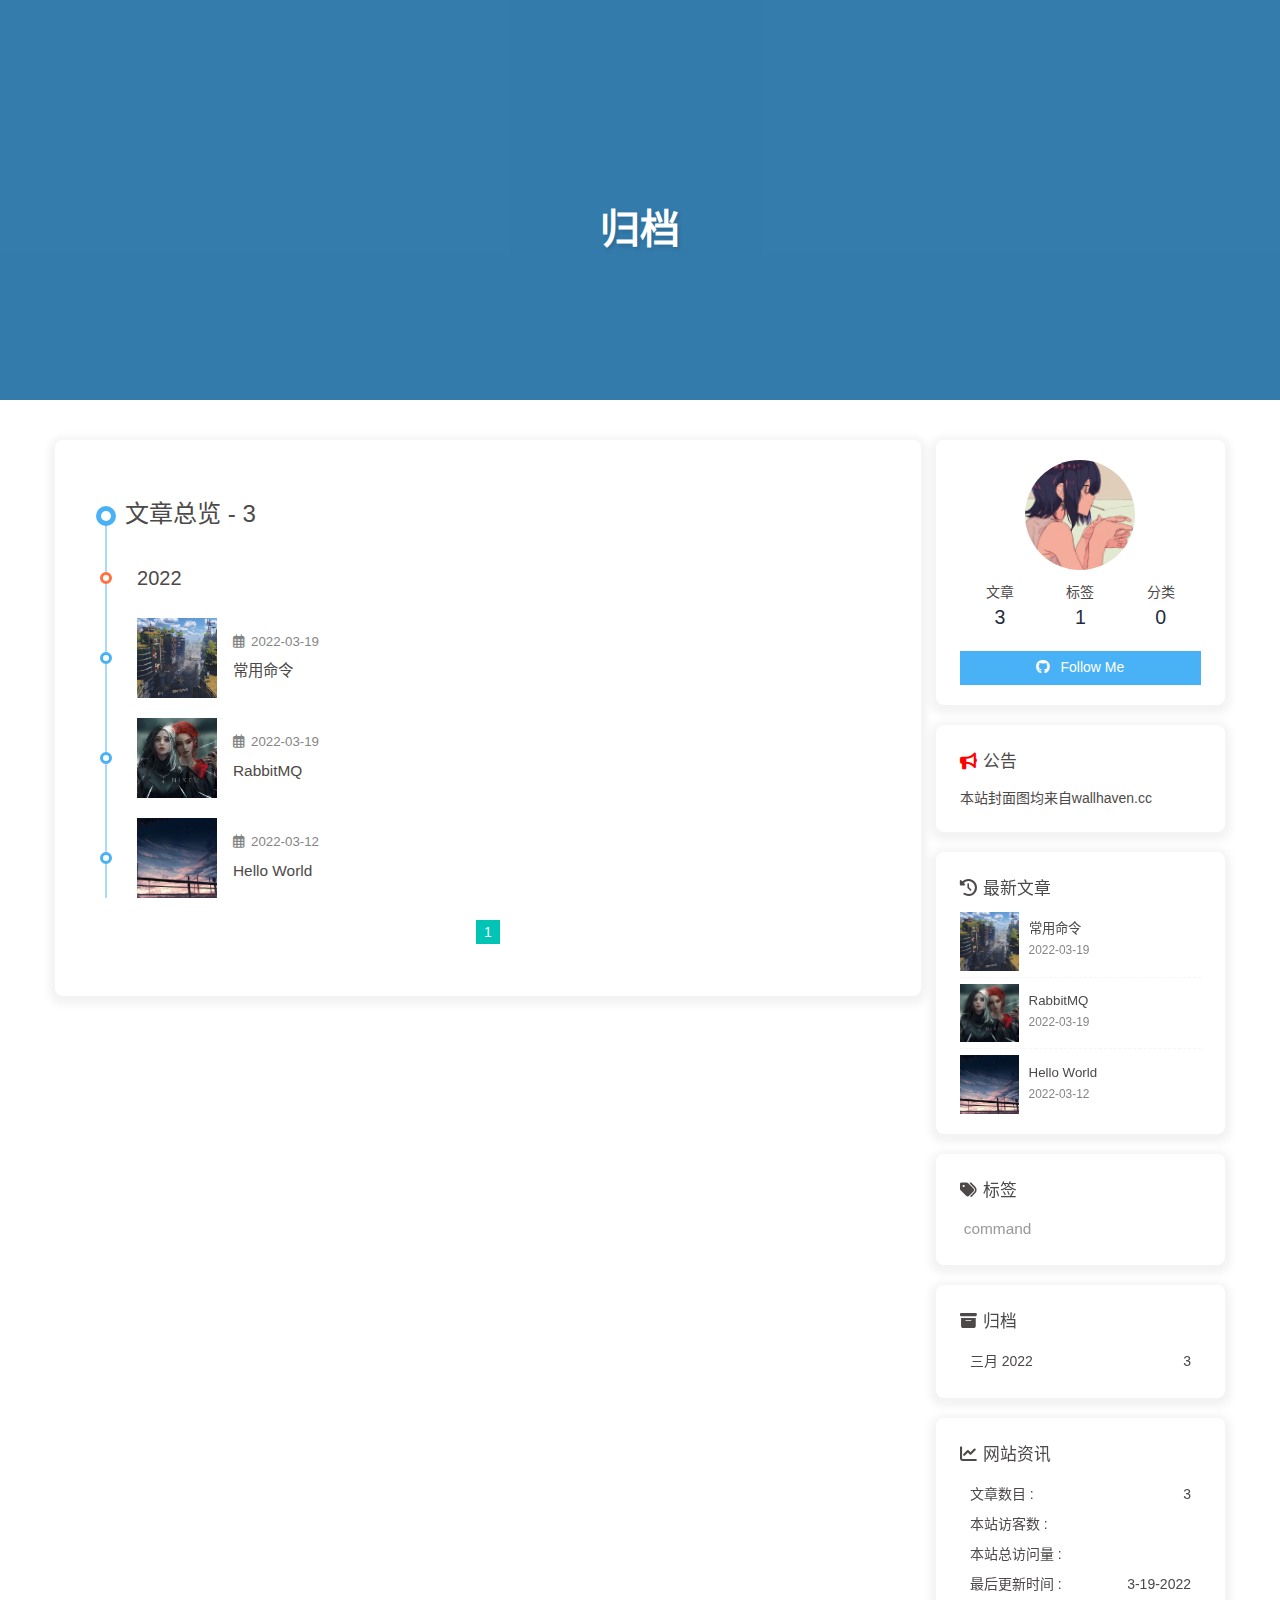
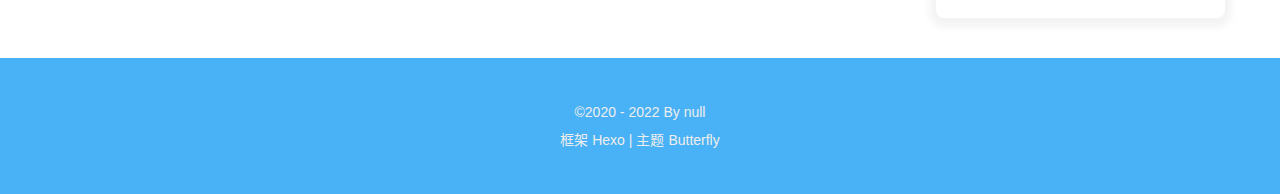
==== commit 87818006: "Site updated: 2022-03-19 19:53:00" ====
--- a/archives/index.html
+++ b/archives/index.html
@@ -47,7 +47,7 @@
   isHome: false,
   isHighlightShrink: false,
   isToc: false,
-  postUpdate: '2022-03-19 19:27:30'
+  postUpdate: '2022-03-19 19:52:56'
 }</script><noscript><style type="text/css">
   #nav {
     opacity: 1
@@ -136,4 +136,4 @@
       }
     }
     detectApple()
-    })(window)</script><meta name="generator" content="Hexo 6.1.0"></head><body><div id="sidebar"><div id="menu-mask"></div><div id="sidebar-menus"><div class="avatar-img is-center"><img src="/img/avatar.png" onerror="onerror=null;src='/img/friend_404.gif'" alt="avatar"/></div><div class="site-data is-center"><div class="data-item"><a href="/archives/"><div class="headline">文章</div><div class="length-num">2</div></a></div><div class="data-item"><a href="/tags/"><div class="headline">标签</div><div class="length-num">0</div></a></div><div class="data-item"><a href="/categories/"><div class="headline">分类</div><div class="length-num">0</div></a></div></div><hr/></div></div><div class="page" id="body-wrap"><header class="not-home-page" id="page-header" style="background-image: url('https://mitwo.oss-cn-guangzhou.aliyuncs.com/wallhaven-v9vjm3.jpeg')"><nav id="nav"><span id="blog_name"><a id="site-name" href="/"></a></span><div id="menus"><div id="toggle-menu"><a class="site-page"><i class="fas fa-bars fa-fw"></i></a></div></div></nav><div id="page-site-info"><h1 id="site-title">归档</h1></div></header><main class="layout" id="content-inner"><div id="archive"><div class="article-sort-title">文章总览 - 2</div><div class="article-sort"><div class="article-sort-item year">2022</div><div class="article-sort-item"><a class="article-sort-item-img" href="/2022/03/19/RabbitMQ/" title="RabbitMQ"><img src="/img/wallhaven-72q3l3.jpeg" alt="RabbitMQ" onerror="this.onerror=null;this.src='/img/404.jpg'"></a><div class="article-sort-item-info"><div class="article-sort-item-time"><i class="far fa-calendar-alt"></i><time class="post-meta-date-created" datetime="2022-03-19T11:27:21.000Z" title="发表于 2022-03-19 19:27:21">2022-03-19</time></div><a class="article-sort-item-title" href="/2022/03/19/RabbitMQ/" title="RabbitMQ">RabbitMQ</a></div></div><div class="article-sort-item"><a class="article-sort-item-img" href="/2022/03/12/hello-world/" title="Hello World"><img src="/img/wallhaven-v9vjm3.jpeg" alt="Hello World" onerror="this.onerror=null;this.src='/img/404.jpg'"></a><div class="article-sort-item-info"><div class="article-sort-item-time"><i class="far fa-calendar-alt"></i><time class="post-meta-date-created" datetime="2022-03-12T05:38:07.057Z" title="发表于 2022-03-12 13:38:07">2022-03-12</time></div><a class="article-sort-item-title" href="/2022/03/12/hello-world/" title="Hello World">Hello World</a></div></div></div><nav id="pagination"><div class="pagination"><span class="page-number current">1</span></div></nav></div><div class="aside-content" id="aside-content"><div class="card-widget card-info"><div class="is-center"><div class="avatar-img"><img src="/img/avatar.png" onerror="this.onerror=null;this.src='/img/friend_404.gif'" alt="avatar"/></div><div class="author-info__name"></div><div class="author-info__description"></div></div><div class="card-info-data is-center"><div class="card-info-data-item"><a href="/archives/"><div class="headline">文章</div><div class="length-num">2</div></a></div><div class="card-info-data-item"><a href="/tags/"><div class="headline">标签</div><div class="length-num">0</div></a></div><div class="card-info-data-item"><a href="/categories/"><div class="headline">分类</div><div class="length-num">0</div></a></div></div><a id="card-info-btn" target="_blank" rel="noopener" href="https://github.com/xxxxxx"><i class="fab fa-github"></i><span>Follow Me</span></a></div><div class="card-widget card-announcement"><div class="item-headline"><i class="fas fa-bullhorn fa-shake"></i><span>公告</span></div><div class="announcement_content">本站封面图均来自wallhaven.cc</div></div><div class="sticky_layout"><div class="card-widget card-recent-post"><div class="item-headline"><i class="fas fa-history"></i><span>最新文章</span></div><div class="aside-list"><div class="aside-list-item"><a class="thumbnail" href="/2022/03/19/RabbitMQ/" title="RabbitMQ"><img src="/img/wallhaven-72q3l3.jpeg" onerror="this.onerror=null;this.src='/img/404.jpg'" alt="RabbitMQ"/></a><div class="content"><a class="title" href="/2022/03/19/RabbitMQ/" title="RabbitMQ">RabbitMQ</a><time datetime="2022-03-19T11:27:21.000Z" title="发表于 2022-03-19 19:27:21">2022-03-19</time></div></div><div class="aside-list-item"><a class="thumbnail" href="/2022/03/12/hello-world/" title="Hello World"><img src="/img/wallhaven-v9vjm3.jpeg" onerror="this.onerror=null;this.src='/img/404.jpg'" alt="Hello World"/></a><div class="content"><a class="title" href="/2022/03/12/hello-world/" title="Hello World">Hello World</a><time datetime="2022-03-12T05:38:07.057Z" title="发表于 2022-03-12 13:38:07">2022-03-12</time></div></div></div></div><div class="card-widget card-archives"><div class="item-headline"><i class="fas fa-archive"></i><span>归档</span></div><ul class="card-archive-list"><li class="card-archive-list-item"><a class="card-archive-list-link" href="/archives/2022/03/"><span class="card-archive-list-date">三月 2022</span><span class="card-archive-list-count">2</span></a></li></ul></div><div class="card-widget card-webinfo"><div class="item-headline"><i class="fas fa-chart-line"></i><span>网站资讯</span></div><div class="webinfo"><div class="webinfo-item"><div class="item-name">文章数目 :</div><div class="item-count">2</div></div><div class="webinfo-item"><div class="item-name">本站访客数 :</div><div class="item-count" id="busuanzi_value_site_uv"></div></div><div class="webinfo-item"><div class="item-name">本站总访问量 :</div><div class="item-count" id="busuanzi_value_site_pv"></div></div><div class="webinfo-item"><div class="item-name">最后更新时间 :</div><div class="item-count" id="last-push-date" data-lastPushDate="2022-03-19T11:27:30.314Z"></div></div></div></div></div></div></main><footer id="footer"><div id="footer-wrap"><div class="copyright">&copy;2020 - 2022 By null</div><div class="framework-info"><span>框架 </span><a target="_blank" rel="noopener" href="https://hexo.io">Hexo</a><span class="footer-separator">|</span><span>主题 </span><a target="_blank" rel="noopener" href="https://github.com/jerryc127/hexo-theme-butterfly">Butterfly</a></div></div></footer></div><div id="rightside"><div id="rightside-config-hide"><button id="darkmode" type="button" title="浅色和深色模式转换"><i class="fas fa-adjust"></i></button><button id="hide-aside-btn" type="button" title="单栏和双栏切换"><i class="fas fa-arrows-alt-h"></i></button></div><div id="rightside-config-show"><button id="rightside_config" type="button" title="设置"><i class="fas fa-cog fa-spin"></i></button><button id="go-up" type="button" title="回到顶部"><i class="fas fa-arrow-up"></i></button></div></div><div><script src="/js/utils.js"></script><script src="/js/main.js"></script><script src="https://cdn.jsdelivr.net/npm/@fancyapps/ui/dist/fancybox.umd.js"></script><div class="js-pjax"></div><script async data-pjax src="//busuanzi.ibruce.info/busuanzi/2.3/busuanzi.pure.mini.js"></script></div></body></html>+    })(window)</script><meta name="generator" content="Hexo 6.1.0"></head><body><div id="sidebar"><div id="menu-mask"></div><div id="sidebar-menus"><div class="avatar-img is-center"><img src="/img/avatar.png" onerror="onerror=null;src='/img/friend_404.gif'" alt="avatar"/></div><div class="site-data is-center"><div class="data-item"><a href="/archives/"><div class="headline">文章</div><div class="length-num">3</div></a></div><div class="data-item"><a href="/tags/"><div class="headline">标签</div><div class="length-num">1</div></a></div><div class="data-item"><a href="/categories/"><div class="headline">分类</div><div class="length-num">0</div></a></div></div><hr/></div></div><div class="page" id="body-wrap"><header class="not-home-page" id="page-header" style="background-image: url('https://mitwo.oss-cn-guangzhou.aliyuncs.com/wallhaven-v9vjm3.jpeg')"><nav id="nav"><span id="blog_name"><a id="site-name" href="/"></a></span><div id="menus"><div id="toggle-menu"><a class="site-page"><i class="fas fa-bars fa-fw"></i></a></div></div></nav><div id="page-site-info"><h1 id="site-title">归档</h1></div></header><main class="layout" id="content-inner"><div id="archive"><div class="article-sort-title">文章总览 - 3</div><div class="article-sort"><div class="article-sort-item year">2022</div><div class="article-sort-item"><a class="article-sort-item-img" href="/2022/03/19/%E5%B8%B8%E7%94%A8%E5%91%BD%E4%BB%A4/" title="常用命令"><img src="/img/wallhaven-y83o9x.jpeg" alt="常用命令" onerror="this.onerror=null;this.src='/img/404.jpg'"></a><div class="article-sort-item-info"><div class="article-sort-item-time"><i class="far fa-calendar-alt"></i><time class="post-meta-date-created" datetime="2022-03-19T11:49:26.000Z" title="发表于 2022-03-19 19:49:26">2022-03-19</time></div><a class="article-sort-item-title" href="/2022/03/19/%E5%B8%B8%E7%94%A8%E5%91%BD%E4%BB%A4/" title="常用命令">常用命令</a></div></div><div class="article-sort-item"><a class="article-sort-item-img" href="/2022/03/19/RabbitMQ/" title="RabbitMQ"><img src="/img/wallhaven-72q3l3.jpeg" alt="RabbitMQ" onerror="this.onerror=null;this.src='/img/404.jpg'"></a><div class="article-sort-item-info"><div class="article-sort-item-time"><i class="far fa-calendar-alt"></i><time class="post-meta-date-created" datetime="2022-03-19T11:27:21.000Z" title="发表于 2022-03-19 19:27:21">2022-03-19</time></div><a class="article-sort-item-title" href="/2022/03/19/RabbitMQ/" title="RabbitMQ">RabbitMQ</a></div></div><div class="article-sort-item"><a class="article-sort-item-img" href="/2022/03/12/hello-world/" title="Hello World"><img src="/img/wallhaven-v9vjm3.jpeg" alt="Hello World" onerror="this.onerror=null;this.src='/img/404.jpg'"></a><div class="article-sort-item-info"><div class="article-sort-item-time"><i class="far fa-calendar-alt"></i><time class="post-meta-date-created" datetime="2022-03-12T05:38:07.057Z" title="发表于 2022-03-12 13:38:07">2022-03-12</time></div><a class="article-sort-item-title" href="/2022/03/12/hello-world/" title="Hello World">Hello World</a></div></div></div><nav id="pagination"><div class="pagination"><span class="page-number current">1</span></div></nav></div><div class="aside-content" id="aside-content"><div class="card-widget card-info"><div class="is-center"><div class="avatar-img"><img src="/img/avatar.png" onerror="this.onerror=null;this.src='/img/friend_404.gif'" alt="avatar"/></div><div class="author-info__name"></div><div class="author-info__description"></div></div><div class="card-info-data is-center"><div class="card-info-data-item"><a href="/archives/"><div class="headline">文章</div><div class="length-num">3</div></a></div><div class="card-info-data-item"><a href="/tags/"><div class="headline">标签</div><div class="length-num">1</div></a></div><div class="card-info-data-item"><a href="/categories/"><div class="headline">分类</div><div class="length-num">0</div></a></div></div><a id="card-info-btn" target="_blank" rel="noopener" href="https://github.com/xxxxxx"><i class="fab fa-github"></i><span>Follow Me</span></a></div><div class="card-widget card-announcement"><div class="item-headline"><i class="fas fa-bullhorn fa-shake"></i><span>公告</span></div><div class="announcement_content">本站封面图均来自wallhaven.cc</div></div><div class="sticky_layout"><div class="card-widget card-recent-post"><div class="item-headline"><i class="fas fa-history"></i><span>最新文章</span></div><div class="aside-list"><div class="aside-list-item"><a class="thumbnail" href="/2022/03/19/%E5%B8%B8%E7%94%A8%E5%91%BD%E4%BB%A4/" title="常用命令"><img src="/img/wallhaven-y83o9x.jpeg" onerror="this.onerror=null;this.src='/img/404.jpg'" alt="常用命令"/></a><div class="content"><a class="title" href="/2022/03/19/%E5%B8%B8%E7%94%A8%E5%91%BD%E4%BB%A4/" title="常用命令">常用命令</a><time datetime="2022-03-19T11:49:26.000Z" title="发表于 2022-03-19 19:49:26">2022-03-19</time></div></div><div class="aside-list-item"><a class="thumbnail" href="/2022/03/19/RabbitMQ/" title="RabbitMQ"><img src="/img/wallhaven-72q3l3.jpeg" onerror="this.onerror=null;this.src='/img/404.jpg'" alt="RabbitMQ"/></a><div class="content"><a class="title" href="/2022/03/19/RabbitMQ/" title="RabbitMQ">RabbitMQ</a><time datetime="2022-03-19T11:27:21.000Z" title="发表于 2022-03-19 19:27:21">2022-03-19</time></div></div><div class="aside-list-item"><a class="thumbnail" href="/2022/03/12/hello-world/" title="Hello World"><img src="/img/wallhaven-v9vjm3.jpeg" onerror="this.onerror=null;this.src='/img/404.jpg'" alt="Hello World"/></a><div class="content"><a class="title" href="/2022/03/12/hello-world/" title="Hello World">Hello World</a><time datetime="2022-03-12T05:38:07.057Z" title="发表于 2022-03-12 13:38:07">2022-03-12</time></div></div></div></div><div class="card-widget card-tags"><div class="item-headline"><i class="fas fa-tags"></i><span>标签</span></div><div class="card-tag-cloud"><a href="/tags/command/" style="font-size: 1.1em; color: #999">command</a></div></div><div class="card-widget card-archives"><div class="item-headline"><i class="fas fa-archive"></i><span>归档</span></div><ul class="card-archive-list"><li class="card-archive-list-item"><a class="card-archive-list-link" href="/archives/2022/03/"><span class="card-archive-list-date">三月 2022</span><span class="card-archive-list-count">3</span></a></li></ul></div><div class="card-widget card-webinfo"><div class="item-headline"><i class="fas fa-chart-line"></i><span>网站资讯</span></div><div class="webinfo"><div class="webinfo-item"><div class="item-name">文章数目 :</div><div class="item-count">3</div></div><div class="webinfo-item"><div class="item-name">本站访客数 :</div><div class="item-count" id="busuanzi_value_site_uv"></div></div><div class="webinfo-item"><div class="item-name">本站总访问量 :</div><div class="item-count" id="busuanzi_value_site_pv"></div></div><div class="webinfo-item"><div class="item-name">最后更新时间 :</div><div class="item-count" id="last-push-date" data-lastPushDate="2022-03-19T11:52:56.531Z"></div></div></div></div></div></div></main><footer id="footer"><div id="footer-wrap"><div class="copyright">&copy;2020 - 2022 By null</div><div class="framework-info"><span>框架 </span><a target="_blank" rel="noopener" href="https://hexo.io">Hexo</a><span class="footer-separator">|</span><span>主题 </span><a target="_blank" rel="noopener" href="https://github.com/jerryc127/hexo-theme-butterfly">Butterfly</a></div></div></footer></div><div id="rightside"><div id="rightside-config-hide"><button id="darkmode" type="button" title="浅色和深色模式转换"><i class="fas fa-adjust"></i></button><button id="hide-aside-btn" type="button" title="单栏和双栏切换"><i class="fas fa-arrows-alt-h"></i></button></div><div id="rightside-config-show"><button id="rightside_config" type="button" title="设置"><i class="fas fa-cog fa-spin"></i></button><button id="go-up" type="button" title="回到顶部"><i class="fas fa-arrow-up"></i></button></div></div><div><script src="/js/utils.js"></script><script src="/js/main.js"></script><script src="https://cdn.jsdelivr.net/npm/@fancyapps/ui/dist/fancybox.umd.js"></script><div class="js-pjax"></div><script async data-pjax src="//busuanzi.ibruce.info/busuanzi/2.3/busuanzi.pure.mini.js"></script></div></body></html>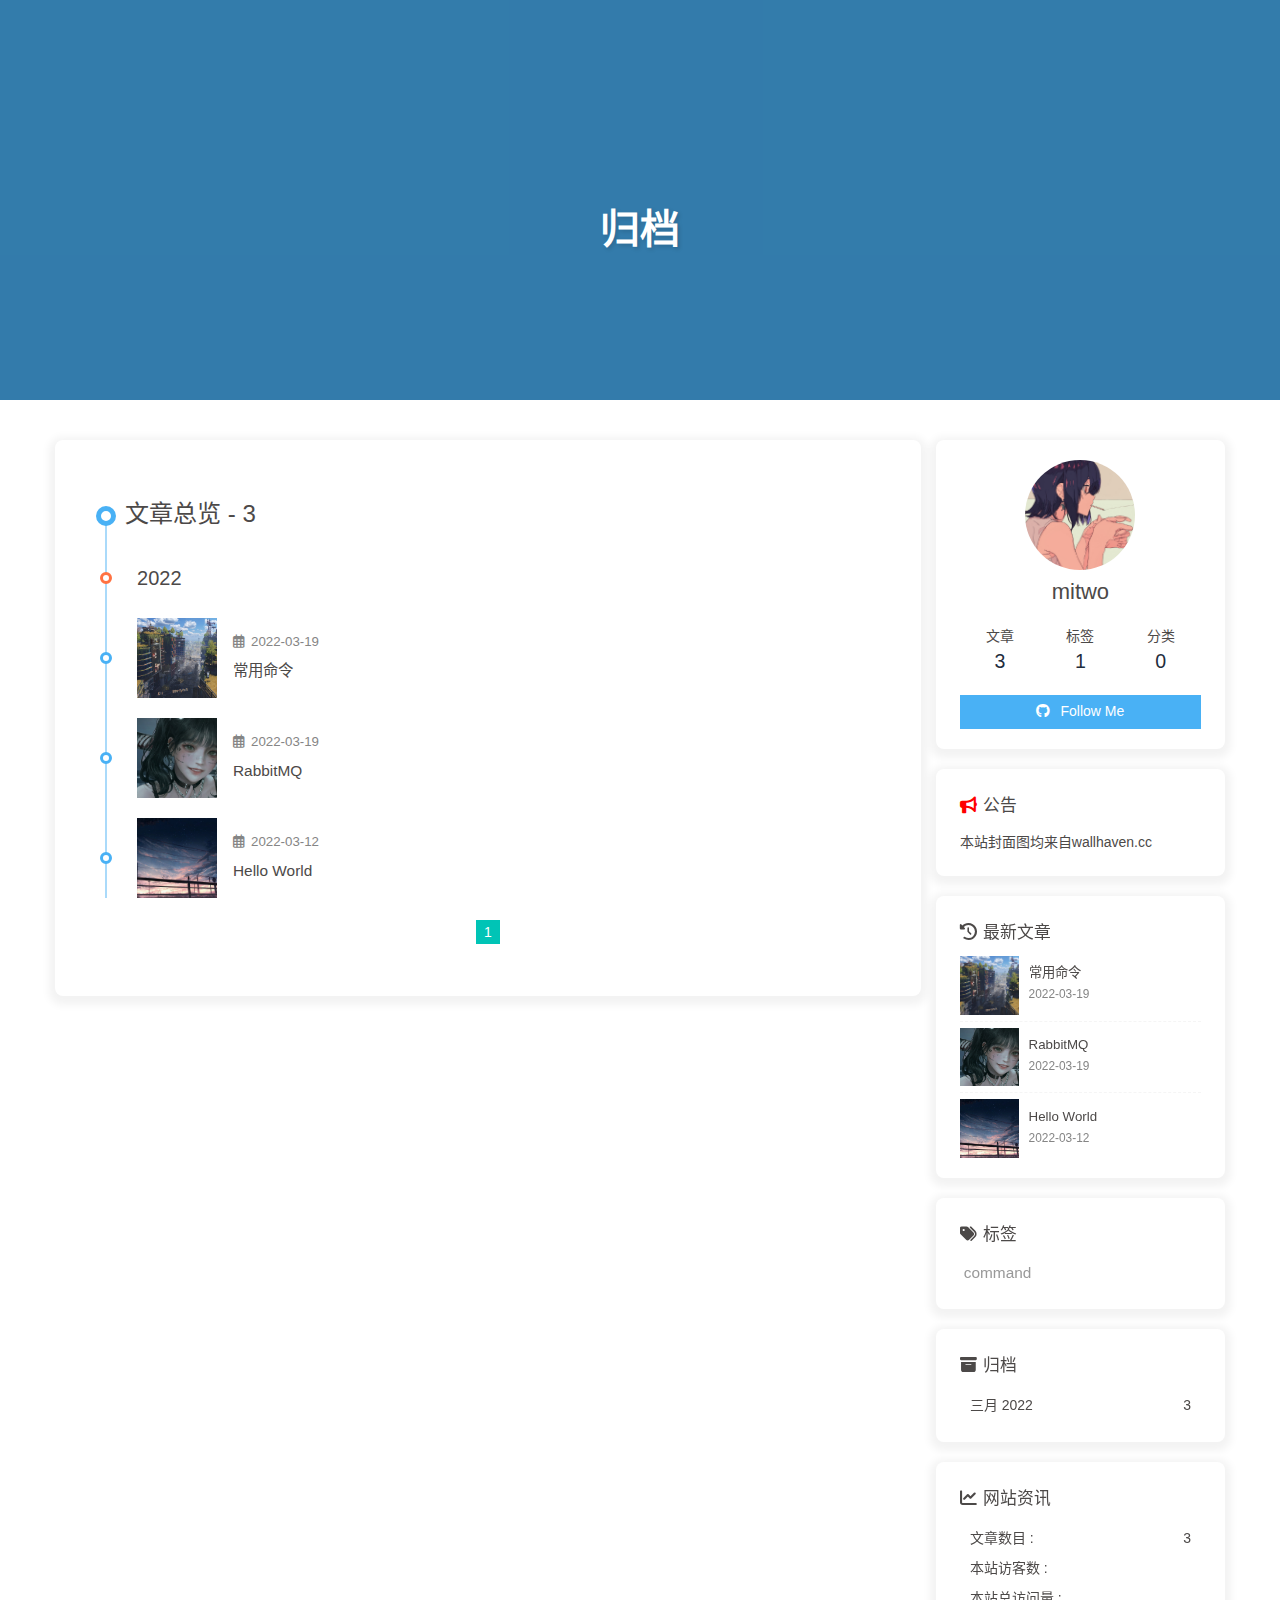
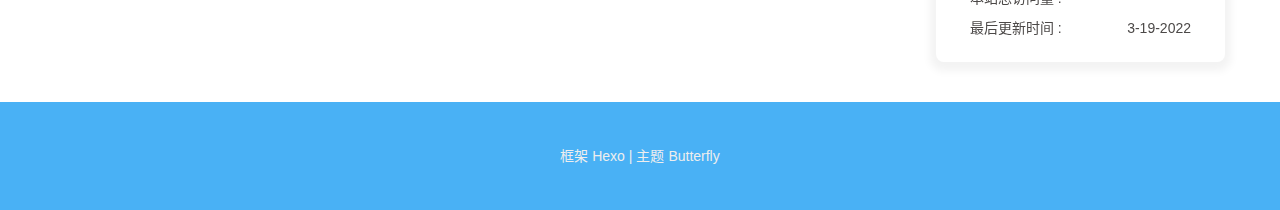
==== commit 9356c9b8: "Site updated: 2022-03-19 20:26:07" ====
--- a/archives/index.html
+++ b/archives/index.html
@@ -1,9 +1,10 @@
-<!DOCTYPE html><html lang="zh-CN" data-theme="light"><head><meta charset="UTF-8"><meta http-equiv="X-UA-Compatible" content="IE=edge"><meta name="viewport" content="width=device-width, initial-scale=1.0, maximum-scale=1.0, user-scalable=no"><title>归档 | </title><meta name="author"><meta name="copyright"><meta name="format-detection" content="telephone=no"><meta name="theme-color" content="#ffffff"><meta property="og:type" content="website">
+<!DOCTYPE html><html lang="zh-CN" data-theme="light"><head><meta charset="UTF-8"><meta http-equiv="X-UA-Compatible" content="IE=edge"><meta name="viewport" content="width=device-width, initial-scale=1.0, maximum-scale=1.0, user-scalable=no"><title>归档 | </title><meta name="author" content="mitwo"><meta name="copyright" content="mitwo"><meta name="format-detection" content="telephone=no"><meta name="theme-color" content="#ffffff"><meta property="og:type" content="website">
 <meta property="og:title">
 <meta property="og:url" content="https://mitwo.top/archives/index.html">
 <meta property="og:site_name">
 <meta property="og:locale" content="zh_CN">
 <meta property="og:image" content="https://mitwo.top/img/avatar.png">
+<meta property="article:author" content="mitwo">
 <meta name="twitter:card" content="summary">
 <meta name="twitter:image" content="https://mitwo.top/img/avatar.png"><link rel="shortcut icon" href="/img/favicon.png"><link rel="canonical" href="https://mitwo.top/archives/"><link rel="preconnect" href="//cdn.jsdelivr.net"/><link rel="preconnect" href="//busuanzi.ibruce.info"/><link rel="stylesheet" href="/css/index.css"><link rel="stylesheet" href="https://cdn.jsdelivr.net/npm/@fortawesome/fontawesome-free@6/css/all.min.css" media="print" onload="this.media='all'"><link rel="stylesheet" href="https://cdn.jsdelivr.net/npm/@fancyapps/ui/dist/fancybox.css" media="print" onload="this.media='all'"><script>const GLOBAL_CONFIG = { 
   root: '/',
@@ -47,7 +48,7 @@
   isHome: false,
   isHighlightShrink: false,
   isToc: false,
-  postUpdate: '2022-03-19 19:52:56'
+  postUpdate: '2022-03-19 20:25:26'
 }</script><noscript><style type="text/css">
   #nav {
     opacity: 1
@@ -136,4 +137,4 @@
       }
     }
     detectApple()
-    })(window)</script><meta name="generator" content="Hexo 6.1.0"></head><body><div id="sidebar"><div id="menu-mask"></div><div id="sidebar-menus"><div class="avatar-img is-center"><img src="/img/avatar.png" onerror="onerror=null;src='/img/friend_404.gif'" alt="avatar"/></div><div class="site-data is-center"><div class="data-item"><a href="/archives/"><div class="headline">文章</div><div class="length-num">3</div></a></div><div class="data-item"><a href="/tags/"><div class="headline">标签</div><div class="length-num">1</div></a></div><div class="data-item"><a href="/categories/"><div class="headline">分类</div><div class="length-num">0</div></a></div></div><hr/></div></div><div class="page" id="body-wrap"><header class="not-home-page" id="page-header" style="background-image: url('https://mitwo.oss-cn-guangzhou.aliyuncs.com/wallhaven-v9vjm3.jpeg')"><nav id="nav"><span id="blog_name"><a id="site-name" href="/"></a></span><div id="menus"><div id="toggle-menu"><a class="site-page"><i class="fas fa-bars fa-fw"></i></a></div></div></nav><div id="page-site-info"><h1 id="site-title">归档</h1></div></header><main class="layout" id="content-inner"><div id="archive"><div class="article-sort-title">文章总览 - 3</div><div class="article-sort"><div class="article-sort-item year">2022</div><div class="article-sort-item"><a class="article-sort-item-img" href="/2022/03/19/%E5%B8%B8%E7%94%A8%E5%91%BD%E4%BB%A4/" title="常用命令"><img src="/img/wallhaven-y83o9x.jpeg" alt="常用命令" onerror="this.onerror=null;this.src='/img/404.jpg'"></a><div class="article-sort-item-info"><div class="article-sort-item-time"><i class="far fa-calendar-alt"></i><time class="post-meta-date-created" datetime="2022-03-19T11:49:26.000Z" title="发表于 2022-03-19 19:49:26">2022-03-19</time></div><a class="article-sort-item-title" href="/2022/03/19/%E5%B8%B8%E7%94%A8%E5%91%BD%E4%BB%A4/" title="常用命令">常用命令</a></div></div><div class="article-sort-item"><a class="article-sort-item-img" href="/2022/03/19/RabbitMQ/" title="RabbitMQ"><img src="/img/wallhaven-72q3l3.jpeg" alt="RabbitMQ" onerror="this.onerror=null;this.src='/img/404.jpg'"></a><div class="article-sort-item-info"><div class="article-sort-item-time"><i class="far fa-calendar-alt"></i><time class="post-meta-date-created" datetime="2022-03-19T11:27:21.000Z" title="发表于 2022-03-19 19:27:21">2022-03-19</time></div><a class="article-sort-item-title" href="/2022/03/19/RabbitMQ/" title="RabbitMQ">RabbitMQ</a></div></div><div class="article-sort-item"><a class="article-sort-item-img" href="/2022/03/12/hello-world/" title="Hello World"><img src="/img/wallhaven-v9vjm3.jpeg" alt="Hello World" onerror="this.onerror=null;this.src='/img/404.jpg'"></a><div class="article-sort-item-info"><div class="article-sort-item-time"><i class="far fa-calendar-alt"></i><time class="post-meta-date-created" datetime="2022-03-12T05:38:07.057Z" title="发表于 2022-03-12 13:38:07">2022-03-12</time></div><a class="article-sort-item-title" href="/2022/03/12/hello-world/" title="Hello World">Hello World</a></div></div></div><nav id="pagination"><div class="pagination"><span class="page-number current">1</span></div></nav></div><div class="aside-content" id="aside-content"><div class="card-widget card-info"><div class="is-center"><div class="avatar-img"><img src="/img/avatar.png" onerror="this.onerror=null;this.src='/img/friend_404.gif'" alt="avatar"/></div><div class="author-info__name"></div><div class="author-info__description"></div></div><div class="card-info-data is-center"><div class="card-info-data-item"><a href="/archives/"><div class="headline">文章</div><div class="length-num">3</div></a></div><div class="card-info-data-item"><a href="/tags/"><div class="headline">标签</div><div class="length-num">1</div></a></div><div class="card-info-data-item"><a href="/categories/"><div class="headline">分类</div><div class="length-num">0</div></a></div></div><a id="card-info-btn" target="_blank" rel="noopener" href="https://github.com/xxxxxx"><i class="fab fa-github"></i><span>Follow Me</span></a></div><div class="card-widget card-announcement"><div class="item-headline"><i class="fas fa-bullhorn fa-shake"></i><span>公告</span></div><div class="announcement_content">本站封面图均来自wallhaven.cc</div></div><div class="sticky_layout"><div class="card-widget card-recent-post"><div class="item-headline"><i class="fas fa-history"></i><span>最新文章</span></div><div class="aside-list"><div class="aside-list-item"><a class="thumbnail" href="/2022/03/19/%E5%B8%B8%E7%94%A8%E5%91%BD%E4%BB%A4/" title="常用命令"><img src="/img/wallhaven-y83o9x.jpeg" onerror="this.onerror=null;this.src='/img/404.jpg'" alt="常用命令"/></a><div class="content"><a class="title" href="/2022/03/19/%E5%B8%B8%E7%94%A8%E5%91%BD%E4%BB%A4/" title="常用命令">常用命令</a><time datetime="2022-03-19T11:49:26.000Z" title="发表于 2022-03-19 19:49:26">2022-03-19</time></div></div><div class="aside-list-item"><a class="thumbnail" href="/2022/03/19/RabbitMQ/" title="RabbitMQ"><img src="/img/wallhaven-72q3l3.jpeg" onerror="this.onerror=null;this.src='/img/404.jpg'" alt="RabbitMQ"/></a><div class="content"><a class="title" href="/2022/03/19/RabbitMQ/" title="RabbitMQ">RabbitMQ</a><time datetime="2022-03-19T11:27:21.000Z" title="发表于 2022-03-19 19:27:21">2022-03-19</time></div></div><div class="aside-list-item"><a class="thumbnail" href="/2022/03/12/hello-world/" title="Hello World"><img src="/img/wallhaven-v9vjm3.jpeg" onerror="this.onerror=null;this.src='/img/404.jpg'" alt="Hello World"/></a><div class="content"><a class="title" href="/2022/03/12/hello-world/" title="Hello World">Hello World</a><time datetime="2022-03-12T05:38:07.057Z" title="发表于 2022-03-12 13:38:07">2022-03-12</time></div></div></div></div><div class="card-widget card-tags"><div class="item-headline"><i class="fas fa-tags"></i><span>标签</span></div><div class="card-tag-cloud"><a href="/tags/command/" style="font-size: 1.1em; color: #999">command</a></div></div><div class="card-widget card-archives"><div class="item-headline"><i class="fas fa-archive"></i><span>归档</span></div><ul class="card-archive-list"><li class="card-archive-list-item"><a class="card-archive-list-link" href="/archives/2022/03/"><span class="card-archive-list-date">三月 2022</span><span class="card-archive-list-count">3</span></a></li></ul></div><div class="card-widget card-webinfo"><div class="item-headline"><i class="fas fa-chart-line"></i><span>网站资讯</span></div><div class="webinfo"><div class="webinfo-item"><div class="item-name">文章数目 :</div><div class="item-count">3</div></div><div class="webinfo-item"><div class="item-name">本站访客数 :</div><div class="item-count" id="busuanzi_value_site_uv"></div></div><div class="webinfo-item"><div class="item-name">本站总访问量 :</div><div class="item-count" id="busuanzi_value_site_pv"></div></div><div class="webinfo-item"><div class="item-name">最后更新时间 :</div><div class="item-count" id="last-push-date" data-lastPushDate="2022-03-19T11:52:56.531Z"></div></div></div></div></div></div></main><footer id="footer"><div id="footer-wrap"><div class="copyright">&copy;2020 - 2022 By null</div><div class="framework-info"><span>框架 </span><a target="_blank" rel="noopener" href="https://hexo.io">Hexo</a><span class="footer-separator">|</span><span>主题 </span><a target="_blank" rel="noopener" href="https://github.com/jerryc127/hexo-theme-butterfly">Butterfly</a></div></div></footer></div><div id="rightside"><div id="rightside-config-hide"><button id="darkmode" type="button" title="浅色和深色模式转换"><i class="fas fa-adjust"></i></button><button id="hide-aside-btn" type="button" title="单栏和双栏切换"><i class="fas fa-arrows-alt-h"></i></button></div><div id="rightside-config-show"><button id="rightside_config" type="button" title="设置"><i class="fas fa-cog fa-spin"></i></button><button id="go-up" type="button" title="回到顶部"><i class="fas fa-arrow-up"></i></button></div></div><div><script src="/js/utils.js"></script><script src="/js/main.js"></script><script src="https://cdn.jsdelivr.net/npm/@fancyapps/ui/dist/fancybox.umd.js"></script><div class="js-pjax"></div><script async data-pjax src="//busuanzi.ibruce.info/busuanzi/2.3/busuanzi.pure.mini.js"></script></div></body></html>+    })(window)</script><meta name="generator" content="Hexo 6.1.0"></head><body><div id="sidebar"><div id="menu-mask"></div><div id="sidebar-menus"><div class="avatar-img is-center"><img src="/img/avatar.png" onerror="onerror=null;src='/img/friend_404.gif'" alt="avatar"/></div><div class="site-data is-center"><div class="data-item"><a href="/archives/"><div class="headline">文章</div><div class="length-num">3</div></a></div><div class="data-item"><a href="/tags/"><div class="headline">标签</div><div class="length-num">1</div></a></div><div class="data-item"><a href="/categories/"><div class="headline">分类</div><div class="length-num">0</div></a></div></div><hr/></div></div><div class="page" id="body-wrap"><header class="not-home-page" id="page-header" style="background-image: url('https://mitwo.oss-cn-guangzhou.aliyuncs.com/wallhaven-v9vjm3.jpeg')"><nav id="nav"><span id="blog_name"><a id="site-name" href="/"></a></span><div id="menus"><div id="toggle-menu"><a class="site-page"><i class="fas fa-bars fa-fw"></i></a></div></div></nav><div id="page-site-info"><h1 id="site-title">归档</h1></div></header><main class="layout" id="content-inner"><div id="archive"><div class="article-sort-title">文章总览 - 3</div><div class="article-sort"><div class="article-sort-item year">2022</div><div class="article-sort-item"><a class="article-sort-item-img" href="/post/6fc55794.html" title="常用命令"><img src="/img/wallhaven-y83o9x.jpeg" alt="常用命令" onerror="this.onerror=null;this.src='/img/404.jpg'"></a><div class="article-sort-item-info"><div class="article-sort-item-time"><i class="far fa-calendar-alt"></i><time class="post-meta-date-created" datetime="2022-03-19T11:49:26.000Z" title="发表于 2022-03-19 19:49:26">2022-03-19</time></div><a class="article-sort-item-title" href="/post/6fc55794.html" title="常用命令">常用命令</a></div></div><div class="article-sort-item"><a class="article-sort-item-img" href="/post/b543ced0.html" title="RabbitMQ"><img src="/img/wallhaven-m9vxg9.jpeg" alt="RabbitMQ" onerror="this.onerror=null;this.src='/img/404.jpg'"></a><div class="article-sort-item-info"><div class="article-sort-item-time"><i class="far fa-calendar-alt"></i><time class="post-meta-date-created" datetime="2022-03-19T11:27:21.000Z" title="发表于 2022-03-19 19:27:21">2022-03-19</time></div><a class="article-sort-item-title" href="/post/b543ced0.html" title="RabbitMQ">RabbitMQ</a></div></div><div class="article-sort-item"><a class="article-sort-item-img" href="/post/4a17b156.html" title="Hello World"><img src="/img/wallhaven-v9vjm3.jpeg" alt="Hello World" onerror="this.onerror=null;this.src='/img/404.jpg'"></a><div class="article-sort-item-info"><div class="article-sort-item-time"><i class="far fa-calendar-alt"></i><time class="post-meta-date-created" datetime="2022-03-12T05:38:07.057Z" title="发表于 2022-03-12 13:38:07">2022-03-12</time></div><a class="article-sort-item-title" href="/post/4a17b156.html" title="Hello World">Hello World</a></div></div></div><nav id="pagination"><div class="pagination"><span class="page-number current">1</span></div></nav></div><div class="aside-content" id="aside-content"><div class="card-widget card-info"><div class="is-center"><div class="avatar-img"><img src="/img/avatar.png" onerror="this.onerror=null;this.src='/img/friend_404.gif'" alt="avatar"/></div><div class="author-info__name">mitwo</div><div class="author-info__description"></div></div><div class="card-info-data is-center"><div class="card-info-data-item"><a href="/archives/"><div class="headline">文章</div><div class="length-num">3</div></a></div><div class="card-info-data-item"><a href="/tags/"><div class="headline">标签</div><div class="length-num">1</div></a></div><div class="card-info-data-item"><a href="/categories/"><div class="headline">分类</div><div class="length-num">0</div></a></div></div><a id="card-info-btn" target="_blank" rel="noopener" href="https://github.com/xxxxxx"><i class="fab fa-github"></i><span>Follow Me</span></a></div><div class="card-widget card-announcement"><div class="item-headline"><i class="fas fa-bullhorn fa-shake"></i><span>公告</span></div><div class="announcement_content">本站封面图均来自wallhaven.cc</div></div><div class="sticky_layout"><div class="card-widget card-recent-post"><div class="item-headline"><i class="fas fa-history"></i><span>最新文章</span></div><div class="aside-list"><div class="aside-list-item"><a class="thumbnail" href="/post/6fc55794.html" title="常用命令"><img src="/img/wallhaven-y83o9x.jpeg" onerror="this.onerror=null;this.src='/img/404.jpg'" alt="常用命令"/></a><div class="content"><a class="title" href="/post/6fc55794.html" title="常用命令">常用命令</a><time datetime="2022-03-19T11:49:26.000Z" title="发表于 2022-03-19 19:49:26">2022-03-19</time></div></div><div class="aside-list-item"><a class="thumbnail" href="/post/b543ced0.html" title="RabbitMQ"><img src="/img/wallhaven-m9vxg9.jpeg" onerror="this.onerror=null;this.src='/img/404.jpg'" alt="RabbitMQ"/></a><div class="content"><a class="title" href="/post/b543ced0.html" title="RabbitMQ">RabbitMQ</a><time datetime="2022-03-19T11:27:21.000Z" title="发表于 2022-03-19 19:27:21">2022-03-19</time></div></div><div class="aside-list-item"><a class="thumbnail" href="/post/4a17b156.html" title="Hello World"><img src="/img/wallhaven-v9vjm3.jpeg" onerror="this.onerror=null;this.src='/img/404.jpg'" alt="Hello World"/></a><div class="content"><a class="title" href="/post/4a17b156.html" title="Hello World">Hello World</a><time datetime="2022-03-12T05:38:07.057Z" title="发表于 2022-03-12 13:38:07">2022-03-12</time></div></div></div></div><div class="card-widget card-tags"><div class="item-headline"><i class="fas fa-tags"></i><span>标签</span></div><div class="card-tag-cloud"><a href="/tags/command/" style="font-size: 1.1em; color: #999">command</a></div></div><div class="card-widget card-archives"><div class="item-headline"><i class="fas fa-archive"></i><span>归档</span></div><ul class="card-archive-list"><li class="card-archive-list-item"><a class="card-archive-list-link" href="/archives/2022/03/"><span class="card-archive-list-date">三月 2022</span><span class="card-archive-list-count">3</span></a></li></ul></div><div class="card-widget card-webinfo"><div class="item-headline"><i class="fas fa-chart-line"></i><span>网站资讯</span></div><div class="webinfo"><div class="webinfo-item"><div class="item-name">文章数目 :</div><div class="item-count">3</div></div><div class="webinfo-item"><div class="item-name">本站访客数 :</div><div class="item-count" id="busuanzi_value_site_uv"></div></div><div class="webinfo-item"><div class="item-name">本站总访问量 :</div><div class="item-count" id="busuanzi_value_site_pv"></div></div><div class="webinfo-item"><div class="item-name">最后更新时间 :</div><div class="item-count" id="last-push-date" data-lastPushDate="2022-03-19T12:25:26.775Z"></div></div></div></div></div></div></main><footer id="footer"><div id="footer-wrap"><div class="framework-info"><span>框架 </span><a target="_blank" rel="noopener" href="https://hexo.io">Hexo</a><span class="footer-separator">|</span><span>主题 </span><a target="_blank" rel="noopener" href="https://github.com/jerryc127/hexo-theme-butterfly">Butterfly</a></div></div></footer></div><div id="rightside"><div id="rightside-config-hide"><button id="darkmode" type="button" title="浅色和深色模式转换"><i class="fas fa-adjust"></i></button><button id="hide-aside-btn" type="button" title="单栏和双栏切换"><i class="fas fa-arrows-alt-h"></i></button></div><div id="rightside-config-show"><button id="rightside_config" type="button" title="设置"><i class="fas fa-cog fa-spin"></i></button><button id="go-up" type="button" title="回到顶部"><i class="fas fa-arrow-up"></i></button></div></div><div><script src="/js/utils.js"></script><script src="/js/main.js"></script><script src="https://cdn.jsdelivr.net/npm/@fancyapps/ui/dist/fancybox.umd.js"></script><div class="js-pjax"></div><script async data-pjax src="//busuanzi.ibruce.info/busuanzi/2.3/busuanzi.pure.mini.js"></script></div></body></html>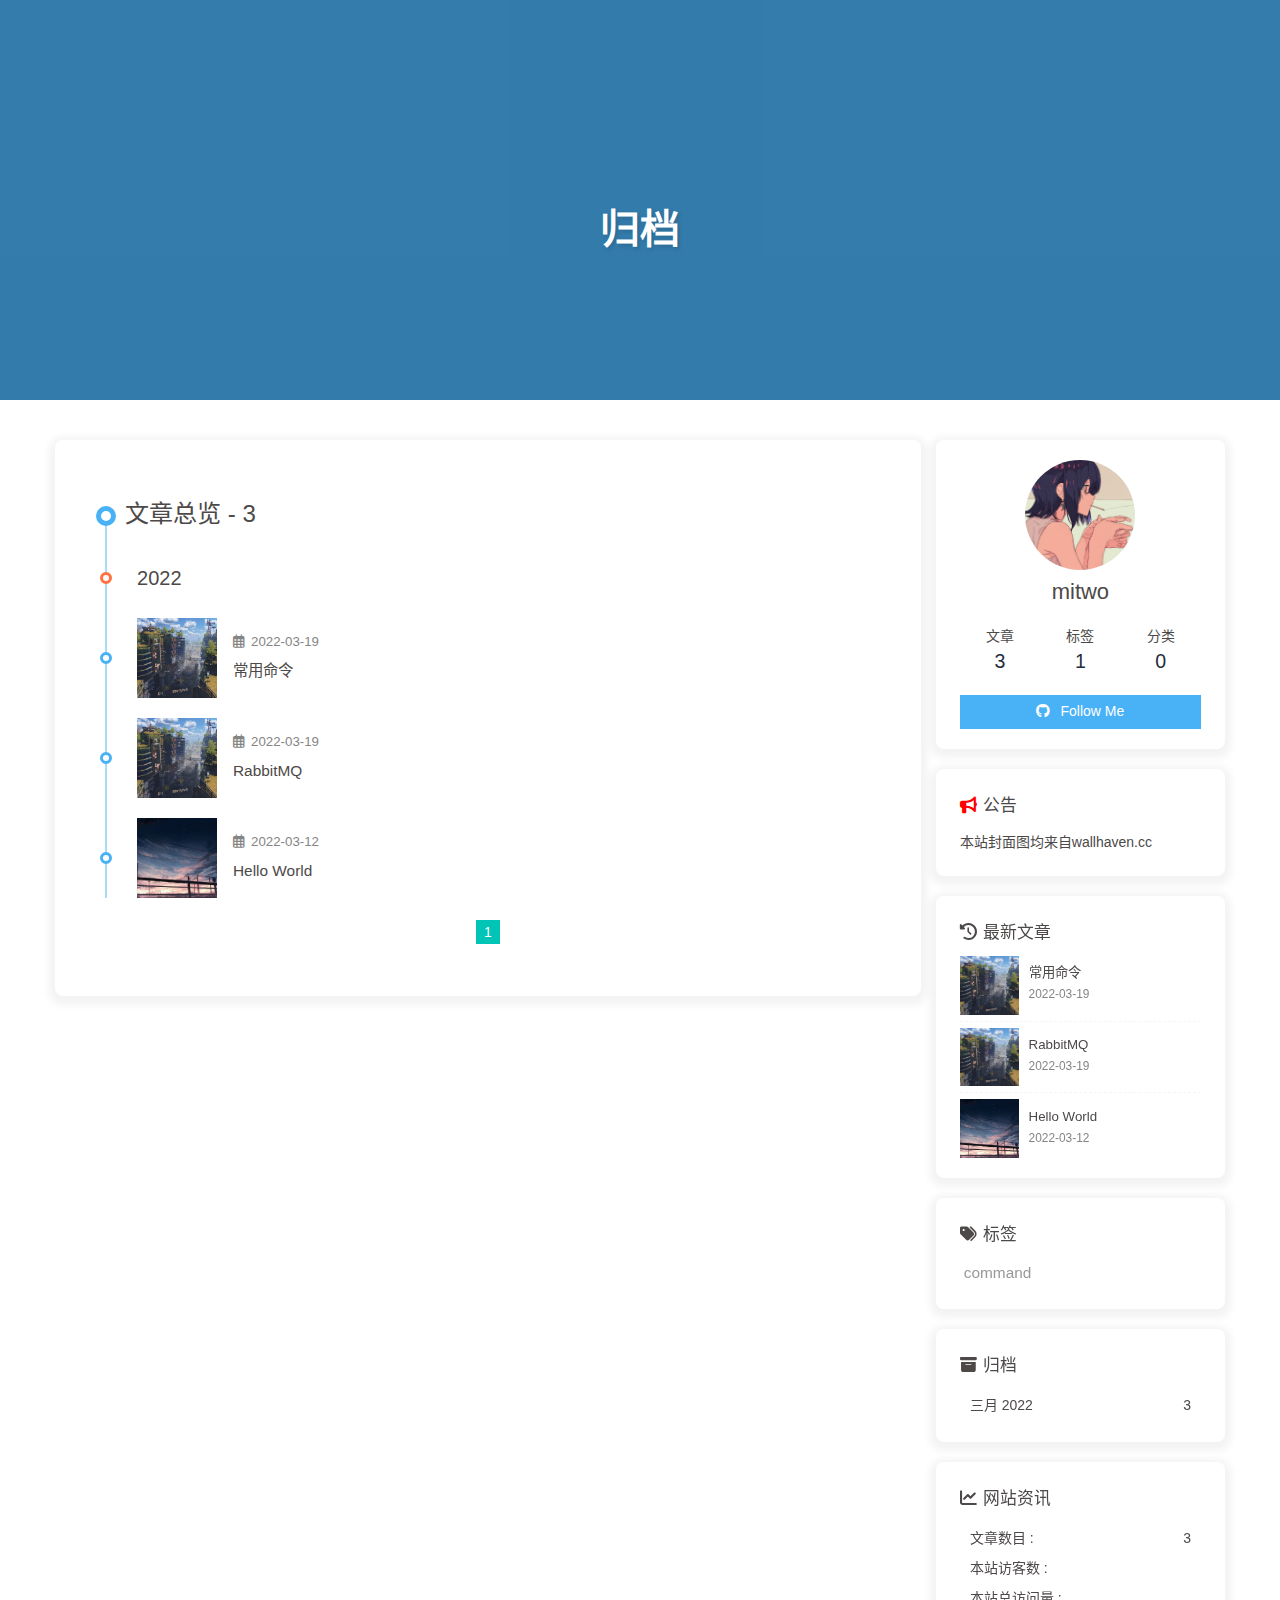
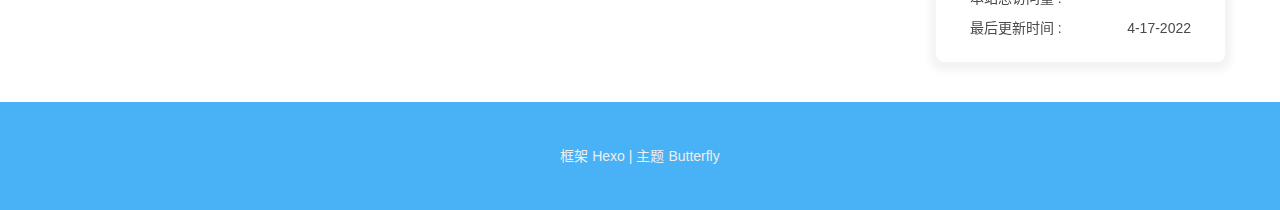
==== commit 9a7f8d9a: "Site updated: 2022-04-17 15:41:30" ====
--- a/archives/index.html
+++ b/archives/index.html
@@ -48,7 +48,7 @@
   isHome: false,
   isHighlightShrink: false,
   isToc: false,
-  postUpdate: '2022-03-19 20:25:26'
+  postUpdate: '2022-04-17 15:41:26'
 }</script><noscript><style type="text/css">
   #nav {
     opacity: 1
@@ -137,4 +137,4 @@
       }
     }
     detectApple()
-    })(window)</script><meta name="generator" content="Hexo 6.1.0"></head><body><div id="sidebar"><div id="menu-mask"></div><div id="sidebar-menus"><div class="avatar-img is-center"><img src="/img/avatar.png" onerror="onerror=null;src='/img/friend_404.gif'" alt="avatar"/></div><div class="site-data is-center"><div class="data-item"><a href="/archives/"><div class="headline">文章</div><div class="length-num">3</div></a></div><div class="data-item"><a href="/tags/"><div class="headline">标签</div><div class="length-num">1</div></a></div><div class="data-item"><a href="/categories/"><div class="headline">分类</div><div class="length-num">0</div></a></div></div><hr/></div></div><div class="page" id="body-wrap"><header class="not-home-page" id="page-header" style="background-image: url('https://mitwo.oss-cn-guangzhou.aliyuncs.com/wallhaven-v9vjm3.jpeg')"><nav id="nav"><span id="blog_name"><a id="site-name" href="/"></a></span><div id="menus"><div id="toggle-menu"><a class="site-page"><i class="fas fa-bars fa-fw"></i></a></div></div></nav><div id="page-site-info"><h1 id="site-title">归档</h1></div></header><main class="layout" id="content-inner"><div id="archive"><div class="article-sort-title">文章总览 - 3</div><div class="article-sort"><div class="article-sort-item year">2022</div><div class="article-sort-item"><a class="article-sort-item-img" href="/post/6fc55794.html" title="常用命令"><img src="/img/wallhaven-y83o9x.jpeg" alt="常用命令" onerror="this.onerror=null;this.src='/img/404.jpg'"></a><div class="article-sort-item-info"><div class="article-sort-item-time"><i class="far fa-calendar-alt"></i><time class="post-meta-date-created" datetime="2022-03-19T11:49:26.000Z" title="发表于 2022-03-19 19:49:26">2022-03-19</time></div><a class="article-sort-item-title" href="/post/6fc55794.html" title="常用命令">常用命令</a></div></div><div class="article-sort-item"><a class="article-sort-item-img" href="/post/b543ced0.html" title="RabbitMQ"><img src="/img/wallhaven-m9vxg9.jpeg" alt="RabbitMQ" onerror="this.onerror=null;this.src='/img/404.jpg'"></a><div class="article-sort-item-info"><div class="article-sort-item-time"><i class="far fa-calendar-alt"></i><time class="post-meta-date-created" datetime="2022-03-19T11:27:21.000Z" title="发表于 2022-03-19 19:27:21">2022-03-19</time></div><a class="article-sort-item-title" href="/post/b543ced0.html" title="RabbitMQ">RabbitMQ</a></div></div><div class="article-sort-item"><a class="article-sort-item-img" href="/post/4a17b156.html" title="Hello World"><img src="/img/wallhaven-v9vjm3.jpeg" alt="Hello World" onerror="this.onerror=null;this.src='/img/404.jpg'"></a><div class="article-sort-item-info"><div class="article-sort-item-time"><i class="far fa-calendar-alt"></i><time class="post-meta-date-created" datetime="2022-03-12T05:38:07.057Z" title="发表于 2022-03-12 13:38:07">2022-03-12</time></div><a class="article-sort-item-title" href="/post/4a17b156.html" title="Hello World">Hello World</a></div></div></div><nav id="pagination"><div class="pagination"><span class="page-number current">1</span></div></nav></div><div class="aside-content" id="aside-content"><div class="card-widget card-info"><div class="is-center"><div class="avatar-img"><img src="/img/avatar.png" onerror="this.onerror=null;this.src='/img/friend_404.gif'" alt="avatar"/></div><div class="author-info__name">mitwo</div><div class="author-info__description"></div></div><div class="card-info-data is-center"><div class="card-info-data-item"><a href="/archives/"><div class="headline">文章</div><div class="length-num">3</div></a></div><div class="card-info-data-item"><a href="/tags/"><div class="headline">标签</div><div class="length-num">1</div></a></div><div class="card-info-data-item"><a href="/categories/"><div class="headline">分类</div><div class="length-num">0</div></a></div></div><a id="card-info-btn" target="_blank" rel="noopener" href="https://github.com/xxxxxx"><i class="fab fa-github"></i><span>Follow Me</span></a></div><div class="card-widget card-announcement"><div class="item-headline"><i class="fas fa-bullhorn fa-shake"></i><span>公告</span></div><div class="announcement_content">本站封面图均来自wallhaven.cc</div></div><div class="sticky_layout"><div class="card-widget card-recent-post"><div class="item-headline"><i class="fas fa-history"></i><span>最新文章</span></div><div class="aside-list"><div class="aside-list-item"><a class="thumbnail" href="/post/6fc55794.html" title="常用命令"><img src="/img/wallhaven-y83o9x.jpeg" onerror="this.onerror=null;this.src='/img/404.jpg'" alt="常用命令"/></a><div class="content"><a class="title" href="/post/6fc55794.html" title="常用命令">常用命令</a><time datetime="2022-03-19T11:49:26.000Z" title="发表于 2022-03-19 19:49:26">2022-03-19</time></div></div><div class="aside-list-item"><a class="thumbnail" href="/post/b543ced0.html" title="RabbitMQ"><img src="/img/wallhaven-m9vxg9.jpeg" onerror="this.onerror=null;this.src='/img/404.jpg'" alt="RabbitMQ"/></a><div class="content"><a class="title" href="/post/b543ced0.html" title="RabbitMQ">RabbitMQ</a><time datetime="2022-03-19T11:27:21.000Z" title="发表于 2022-03-19 19:27:21">2022-03-19</time></div></div><div class="aside-list-item"><a class="thumbnail" href="/post/4a17b156.html" title="Hello World"><img src="/img/wallhaven-v9vjm3.jpeg" onerror="this.onerror=null;this.src='/img/404.jpg'" alt="Hello World"/></a><div class="content"><a class="title" href="/post/4a17b156.html" title="Hello World">Hello World</a><time datetime="2022-03-12T05:38:07.057Z" title="发表于 2022-03-12 13:38:07">2022-03-12</time></div></div></div></div><div class="card-widget card-tags"><div class="item-headline"><i class="fas fa-tags"></i><span>标签</span></div><div class="card-tag-cloud"><a href="/tags/command/" style="font-size: 1.1em; color: #999">command</a></div></div><div class="card-widget card-archives"><div class="item-headline"><i class="fas fa-archive"></i><span>归档</span></div><ul class="card-archive-list"><li class="card-archive-list-item"><a class="card-archive-list-link" href="/archives/2022/03/"><span class="card-archive-list-date">三月 2022</span><span class="card-archive-list-count">3</span></a></li></ul></div><div class="card-widget card-webinfo"><div class="item-headline"><i class="fas fa-chart-line"></i><span>网站资讯</span></div><div class="webinfo"><div class="webinfo-item"><div class="item-name">文章数目 :</div><div class="item-count">3</div></div><div class="webinfo-item"><div class="item-name">本站访客数 :</div><div class="item-count" id="busuanzi_value_site_uv"></div></div><div class="webinfo-item"><div class="item-name">本站总访问量 :</div><div class="item-count" id="busuanzi_value_site_pv"></div></div><div class="webinfo-item"><div class="item-name">最后更新时间 :</div><div class="item-count" id="last-push-date" data-lastPushDate="2022-03-19T12:25:26.775Z"></div></div></div></div></div></div></main><footer id="footer"><div id="footer-wrap"><div class="framework-info"><span>框架 </span><a target="_blank" rel="noopener" href="https://hexo.io">Hexo</a><span class="footer-separator">|</span><span>主题 </span><a target="_blank" rel="noopener" href="https://github.com/jerryc127/hexo-theme-butterfly">Butterfly</a></div></div></footer></div><div id="rightside"><div id="rightside-config-hide"><button id="darkmode" type="button" title="浅色和深色模式转换"><i class="fas fa-adjust"></i></button><button id="hide-aside-btn" type="button" title="单栏和双栏切换"><i class="fas fa-arrows-alt-h"></i></button></div><div id="rightside-config-show"><button id="rightside_config" type="button" title="设置"><i class="fas fa-cog fa-spin"></i></button><button id="go-up" type="button" title="回到顶部"><i class="fas fa-arrow-up"></i></button></div></div><div><script src="/js/utils.js"></script><script src="/js/main.js"></script><script src="https://cdn.jsdelivr.net/npm/@fancyapps/ui/dist/fancybox.umd.js"></script><div class="js-pjax"></div><script async data-pjax src="//busuanzi.ibruce.info/busuanzi/2.3/busuanzi.pure.mini.js"></script></div></body></html>+    })(window)</script><meta name="generator" content="Hexo 6.1.0"></head><body><div id="sidebar"><div id="menu-mask"></div><div id="sidebar-menus"><div class="avatar-img is-center"><img src="/img/avatar.png" onerror="onerror=null;src='/img/friend_404.gif'" alt="avatar"/></div><div class="site-data is-center"><div class="data-item"><a href="/archives/"><div class="headline">文章</div><div class="length-num">3</div></a></div><div class="data-item"><a href="/tags/"><div class="headline">标签</div><div class="length-num">1</div></a></div><div class="data-item"><a href="/categories/"><div class="headline">分类</div><div class="length-num">0</div></a></div></div><hr/></div></div><div class="page" id="body-wrap"><header class="not-home-page" id="page-header" style="background-image: url('https://mitwo.oss-cn-guangzhou.aliyuncs.com/wallhaven-v9vjm3.jpeg')"><nav id="nav"><span id="blog_name"><a id="site-name" href="/"></a></span><div id="menus"><div id="toggle-menu"><a class="site-page"><i class="fas fa-bars fa-fw"></i></a></div></div></nav><div id="page-site-info"><h1 id="site-title">归档</h1></div></header><main class="layout" id="content-inner"><div id="archive"><div class="article-sort-title">文章总览 - 3</div><div class="article-sort"><div class="article-sort-item year">2022</div><div class="article-sort-item"><a class="article-sort-item-img" href="/post/6fc55794.html" title="常用命令"><img src="/img/wallhaven-y83o9x.jpeg" alt="常用命令" onerror="this.onerror=null;this.src='/img/404.jpg'"></a><div class="article-sort-item-info"><div class="article-sort-item-time"><i class="far fa-calendar-alt"></i><time class="post-meta-date-created" datetime="2022-03-19T11:49:26.000Z" title="发表于 2022-03-19 19:49:26">2022-03-19</time></div><a class="article-sort-item-title" href="/post/6fc55794.html" title="常用命令">常用命令</a></div></div><div class="article-sort-item"><a class="article-sort-item-img" href="/post/b543ced0.html" title="RabbitMQ"><img src="/img/wallhaven-y83o9x.jpeg" alt="RabbitMQ" onerror="this.onerror=null;this.src='/img/404.jpg'"></a><div class="article-sort-item-info"><div class="article-sort-item-time"><i class="far fa-calendar-alt"></i><time class="post-meta-date-created" datetime="2022-03-19T11:27:21.000Z" title="发表于 2022-03-19 19:27:21">2022-03-19</time></div><a class="article-sort-item-title" href="/post/b543ced0.html" title="RabbitMQ">RabbitMQ</a></div></div><div class="article-sort-item"><a class="article-sort-item-img" href="/post/4a17b156.html" title="Hello World"><img src="/img/wallhaven-v9vjm3.jpeg" alt="Hello World" onerror="this.onerror=null;this.src='/img/404.jpg'"></a><div class="article-sort-item-info"><div class="article-sort-item-time"><i class="far fa-calendar-alt"></i><time class="post-meta-date-created" datetime="2022-03-12T05:38:07.057Z" title="发表于 2022-03-12 13:38:07">2022-03-12</time></div><a class="article-sort-item-title" href="/post/4a17b156.html" title="Hello World">Hello World</a></div></div></div><nav id="pagination"><div class="pagination"><span class="page-number current">1</span></div></nav></div><div class="aside-content" id="aside-content"><div class="card-widget card-info"><div class="is-center"><div class="avatar-img"><img src="/img/avatar.png" onerror="this.onerror=null;this.src='/img/friend_404.gif'" alt="avatar"/></div><div class="author-info__name">mitwo</div><div class="author-info__description"></div></div><div class="card-info-data is-center"><div class="card-info-data-item"><a href="/archives/"><div class="headline">文章</div><div class="length-num">3</div></a></div><div class="card-info-data-item"><a href="/tags/"><div class="headline">标签</div><div class="length-num">1</div></a></div><div class="card-info-data-item"><a href="/categories/"><div class="headline">分类</div><div class="length-num">0</div></a></div></div><a id="card-info-btn" target="_blank" rel="noopener" href="https://github.com/xxxxxx"><i class="fab fa-github"></i><span>Follow Me</span></a></div><div class="card-widget card-announcement"><div class="item-headline"><i class="fas fa-bullhorn fa-shake"></i><span>公告</span></div><div class="announcement_content">本站封面图均来自wallhaven.cc</div></div><div class="sticky_layout"><div class="card-widget card-recent-post"><div class="item-headline"><i class="fas fa-history"></i><span>最新文章</span></div><div class="aside-list"><div class="aside-list-item"><a class="thumbnail" href="/post/6fc55794.html" title="常用命令"><img src="/img/wallhaven-y83o9x.jpeg" onerror="this.onerror=null;this.src='/img/404.jpg'" alt="常用命令"/></a><div class="content"><a class="title" href="/post/6fc55794.html" title="常用命令">常用命令</a><time datetime="2022-03-19T11:49:26.000Z" title="发表于 2022-03-19 19:49:26">2022-03-19</time></div></div><div class="aside-list-item"><a class="thumbnail" href="/post/b543ced0.html" title="RabbitMQ"><img src="/img/wallhaven-y83o9x.jpeg" onerror="this.onerror=null;this.src='/img/404.jpg'" alt="RabbitMQ"/></a><div class="content"><a class="title" href="/post/b543ced0.html" title="RabbitMQ">RabbitMQ</a><time datetime="2022-03-19T11:27:21.000Z" title="发表于 2022-03-19 19:27:21">2022-03-19</time></div></div><div class="aside-list-item"><a class="thumbnail" href="/post/4a17b156.html" title="Hello World"><img src="/img/wallhaven-v9vjm3.jpeg" onerror="this.onerror=null;this.src='/img/404.jpg'" alt="Hello World"/></a><div class="content"><a class="title" href="/post/4a17b156.html" title="Hello World">Hello World</a><time datetime="2022-03-12T05:38:07.057Z" title="发表于 2022-03-12 13:38:07">2022-03-12</time></div></div></div></div><div class="card-widget card-tags"><div class="item-headline"><i class="fas fa-tags"></i><span>标签</span></div><div class="card-tag-cloud"><a href="/tags/command/" style="font-size: 1.1em; color: #999">command</a></div></div><div class="card-widget card-archives"><div class="item-headline"><i class="fas fa-archive"></i><span>归档</span></div><ul class="card-archive-list"><li class="card-archive-list-item"><a class="card-archive-list-link" href="/archives/2022/03/"><span class="card-archive-list-date">三月 2022</span><span class="card-archive-list-count">3</span></a></li></ul></div><div class="card-widget card-webinfo"><div class="item-headline"><i class="fas fa-chart-line"></i><span>网站资讯</span></div><div class="webinfo"><div class="webinfo-item"><div class="item-name">文章数目 :</div><div class="item-count">3</div></div><div class="webinfo-item"><div class="item-name">本站访客数 :</div><div class="item-count" id="busuanzi_value_site_uv"></div></div><div class="webinfo-item"><div class="item-name">本站总访问量 :</div><div class="item-count" id="busuanzi_value_site_pv"></div></div><div class="webinfo-item"><div class="item-name">最后更新时间 :</div><div class="item-count" id="last-push-date" data-lastPushDate="2022-04-17T07:41:26.430Z"></div></div></div></div></div></div></main><footer id="footer"><div id="footer-wrap"><div class="framework-info"><span>框架 </span><a target="_blank" rel="noopener" href="https://hexo.io">Hexo</a><span class="footer-separator">|</span><span>主题 </span><a target="_blank" rel="noopener" href="https://github.com/jerryc127/hexo-theme-butterfly">Butterfly</a></div></div></footer></div><div id="rightside"><div id="rightside-config-hide"><button id="darkmode" type="button" title="浅色和深色模式转换"><i class="fas fa-adjust"></i></button><button id="hide-aside-btn" type="button" title="单栏和双栏切换"><i class="fas fa-arrows-alt-h"></i></button></div><div id="rightside-config-show"><button id="rightside_config" type="button" title="设置"><i class="fas fa-cog fa-spin"></i></button><button id="go-up" type="button" title="回到顶部"><i class="fas fa-arrow-up"></i></button></div></div><div><script src="/js/utils.js"></script><script src="/js/main.js"></script><script src="https://cdn.jsdelivr.net/npm/@fancyapps/ui/dist/fancybox.umd.js"></script><div class="js-pjax"></div><script async data-pjax src="//busuanzi.ibruce.info/busuanzi/2.3/busuanzi.pure.mini.js"></script></div></body></html>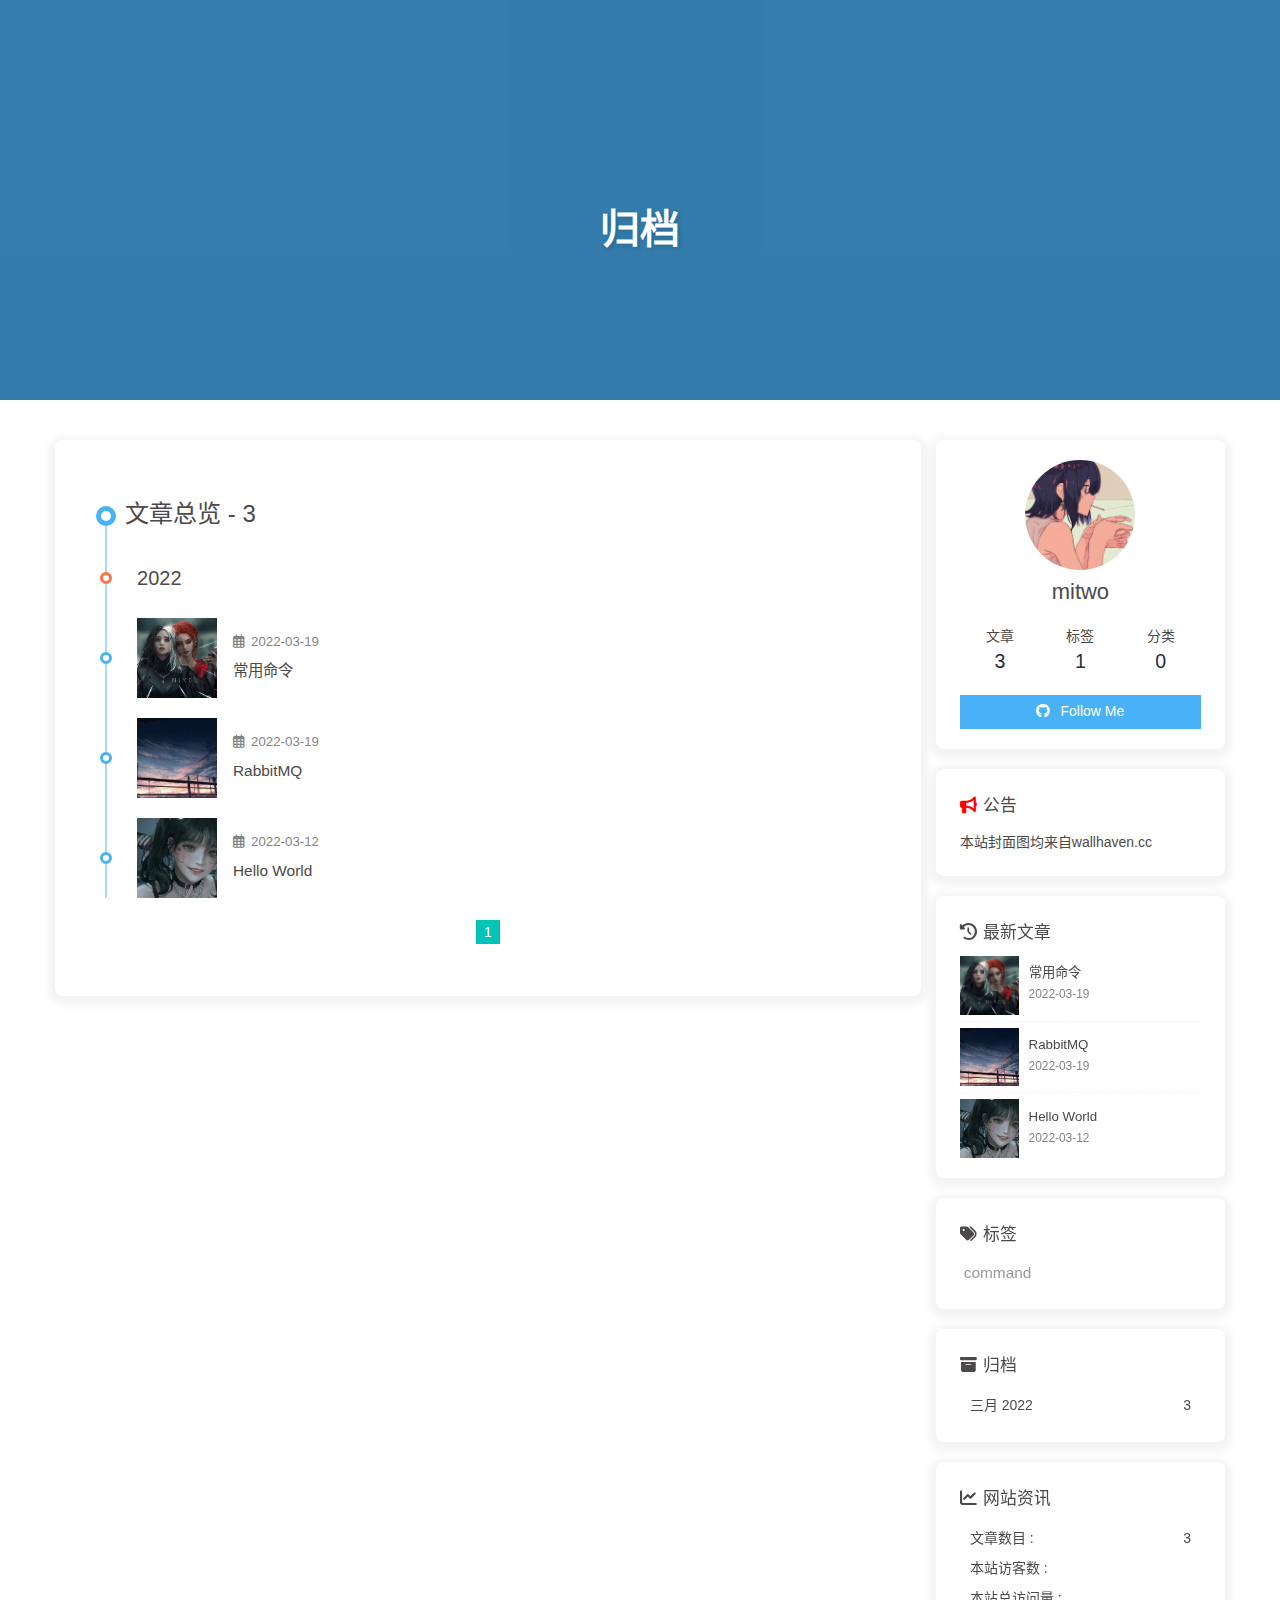
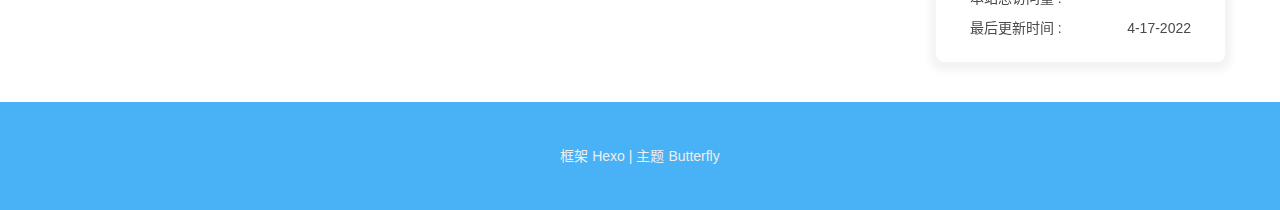
==== commit 0ead142c: "Site updated: 2022-04-17 15:42:22" ====
--- a/archives/index.html
+++ b/archives/index.html
@@ -48,7 +48,7 @@
   isHome: false,
   isHighlightShrink: false,
   isToc: false,
-  postUpdate: '2022-04-17 15:41:26'
+  postUpdate: '2022-04-17 15:42:22'
 }</script><noscript><style type="text/css">
   #nav {
     opacity: 1
@@ -137,4 +137,4 @@
       }
     }
     detectApple()
-    })(window)</script><meta name="generator" content="Hexo 6.1.0"></head><body><div id="sidebar"><div id="menu-mask"></div><div id="sidebar-menus"><div class="avatar-img is-center"><img src="/img/avatar.png" onerror="onerror=null;src='/img/friend_404.gif'" alt="avatar"/></div><div class="site-data is-center"><div class="data-item"><a href="/archives/"><div class="headline">文章</div><div class="length-num">3</div></a></div><div class="data-item"><a href="/tags/"><div class="headline">标签</div><div class="length-num">1</div></a></div><div class="data-item"><a href="/categories/"><div class="headline">分类</div><div class="length-num">0</div></a></div></div><hr/></div></div><div class="page" id="body-wrap"><header class="not-home-page" id="page-header" style="background-image: url('https://mitwo.oss-cn-guangzhou.aliyuncs.com/wallhaven-v9vjm3.jpeg')"><nav id="nav"><span id="blog_name"><a id="site-name" href="/"></a></span><div id="menus"><div id="toggle-menu"><a class="site-page"><i class="fas fa-bars fa-fw"></i></a></div></div></nav><div id="page-site-info"><h1 id="site-title">归档</h1></div></header><main class="layout" id="content-inner"><div id="archive"><div class="article-sort-title">文章总览 - 3</div><div class="article-sort"><div class="article-sort-item year">2022</div><div class="article-sort-item"><a class="article-sort-item-img" href="/post/6fc55794.html" title="常用命令"><img src="/img/wallhaven-y83o9x.jpeg" alt="常用命令" onerror="this.onerror=null;this.src='/img/404.jpg'"></a><div class="article-sort-item-info"><div class="article-sort-item-time"><i class="far fa-calendar-alt"></i><time class="post-meta-date-created" datetime="2022-03-19T11:49:26.000Z" title="发表于 2022-03-19 19:49:26">2022-03-19</time></div><a class="article-sort-item-title" href="/post/6fc55794.html" title="常用命令">常用命令</a></div></div><div class="article-sort-item"><a class="article-sort-item-img" href="/post/b543ced0.html" title="RabbitMQ"><img src="/img/wallhaven-y83o9x.jpeg" alt="RabbitMQ" onerror="this.onerror=null;this.src='/img/404.jpg'"></a><div class="article-sort-item-info"><div class="article-sort-item-time"><i class="far fa-calendar-alt"></i><time class="post-meta-date-created" datetime="2022-03-19T11:27:21.000Z" title="发表于 2022-03-19 19:27:21">2022-03-19</time></div><a class="article-sort-item-title" href="/post/b543ced0.html" title="RabbitMQ">RabbitMQ</a></div></div><div class="article-sort-item"><a class="article-sort-item-img" href="/post/4a17b156.html" title="Hello World"><img src="/img/wallhaven-v9vjm3.jpeg" alt="Hello World" onerror="this.onerror=null;this.src='/img/404.jpg'"></a><div class="article-sort-item-info"><div class="article-sort-item-time"><i class="far fa-calendar-alt"></i><time class="post-meta-date-created" datetime="2022-03-12T05:38:07.057Z" title="发表于 2022-03-12 13:38:07">2022-03-12</time></div><a class="article-sort-item-title" href="/post/4a17b156.html" title="Hello World">Hello World</a></div></div></div><nav id="pagination"><div class="pagination"><span class="page-number current">1</span></div></nav></div><div class="aside-content" id="aside-content"><div class="card-widget card-info"><div class="is-center"><div class="avatar-img"><img src="/img/avatar.png" onerror="this.onerror=null;this.src='/img/friend_404.gif'" alt="avatar"/></div><div class="author-info__name">mitwo</div><div class="author-info__description"></div></div><div class="card-info-data is-center"><div class="card-info-data-item"><a href="/archives/"><div class="headline">文章</div><div class="length-num">3</div></a></div><div class="card-info-data-item"><a href="/tags/"><div class="headline">标签</div><div class="length-num">1</div></a></div><div class="card-info-data-item"><a href="/categories/"><div class="headline">分类</div><div class="length-num">0</div></a></div></div><a id="card-info-btn" target="_blank" rel="noopener" href="https://github.com/xxxxxx"><i class="fab fa-github"></i><span>Follow Me</span></a></div><div class="card-widget card-announcement"><div class="item-headline"><i class="fas fa-bullhorn fa-shake"></i><span>公告</span></div><div class="announcement_content">本站封面图均来自wallhaven.cc</div></div><div class="sticky_layout"><div class="card-widget card-recent-post"><div class="item-headline"><i class="fas fa-history"></i><span>最新文章</span></div><div class="aside-list"><div class="aside-list-item"><a class="thumbnail" href="/post/6fc55794.html" title="常用命令"><img src="/img/wallhaven-y83o9x.jpeg" onerror="this.onerror=null;this.src='/img/404.jpg'" alt="常用命令"/></a><div class="content"><a class="title" href="/post/6fc55794.html" title="常用命令">常用命令</a><time datetime="2022-03-19T11:49:26.000Z" title="发表于 2022-03-19 19:49:26">2022-03-19</time></div></div><div class="aside-list-item"><a class="thumbnail" href="/post/b543ced0.html" title="RabbitMQ"><img src="/img/wallhaven-y83o9x.jpeg" onerror="this.onerror=null;this.src='/img/404.jpg'" alt="RabbitMQ"/></a><div class="content"><a class="title" href="/post/b543ced0.html" title="RabbitMQ">RabbitMQ</a><time datetime="2022-03-19T11:27:21.000Z" title="发表于 2022-03-19 19:27:21">2022-03-19</time></div></div><div class="aside-list-item"><a class="thumbnail" href="/post/4a17b156.html" title="Hello World"><img src="/img/wallhaven-v9vjm3.jpeg" onerror="this.onerror=null;this.src='/img/404.jpg'" alt="Hello World"/></a><div class="content"><a class="title" href="/post/4a17b156.html" title="Hello World">Hello World</a><time datetime="2022-03-12T05:38:07.057Z" title="发表于 2022-03-12 13:38:07">2022-03-12</time></div></div></div></div><div class="card-widget card-tags"><div class="item-headline"><i class="fas fa-tags"></i><span>标签</span></div><div class="card-tag-cloud"><a href="/tags/command/" style="font-size: 1.1em; color: #999">command</a></div></div><div class="card-widget card-archives"><div class="item-headline"><i class="fas fa-archive"></i><span>归档</span></div><ul class="card-archive-list"><li class="card-archive-list-item"><a class="card-archive-list-link" href="/archives/2022/03/"><span class="card-archive-list-date">三月 2022</span><span class="card-archive-list-count">3</span></a></li></ul></div><div class="card-widget card-webinfo"><div class="item-headline"><i class="fas fa-chart-line"></i><span>网站资讯</span></div><div class="webinfo"><div class="webinfo-item"><div class="item-name">文章数目 :</div><div class="item-count">3</div></div><div class="webinfo-item"><div class="item-name">本站访客数 :</div><div class="item-count" id="busuanzi_value_site_uv"></div></div><div class="webinfo-item"><div class="item-name">本站总访问量 :</div><div class="item-count" id="busuanzi_value_site_pv"></div></div><div class="webinfo-item"><div class="item-name">最后更新时间 :</div><div class="item-count" id="last-push-date" data-lastPushDate="2022-04-17T07:41:26.430Z"></div></div></div></div></div></div></main><footer id="footer"><div id="footer-wrap"><div class="framework-info"><span>框架 </span><a target="_blank" rel="noopener" href="https://hexo.io">Hexo</a><span class="footer-separator">|</span><span>主题 </span><a target="_blank" rel="noopener" href="https://github.com/jerryc127/hexo-theme-butterfly">Butterfly</a></div></div></footer></div><div id="rightside"><div id="rightside-config-hide"><button id="darkmode" type="button" title="浅色和深色模式转换"><i class="fas fa-adjust"></i></button><button id="hide-aside-btn" type="button" title="单栏和双栏切换"><i class="fas fa-arrows-alt-h"></i></button></div><div id="rightside-config-show"><button id="rightside_config" type="button" title="设置"><i class="fas fa-cog fa-spin"></i></button><button id="go-up" type="button" title="回到顶部"><i class="fas fa-arrow-up"></i></button></div></div><div><script src="/js/utils.js"></script><script src="/js/main.js"></script><script src="https://cdn.jsdelivr.net/npm/@fancyapps/ui/dist/fancybox.umd.js"></script><div class="js-pjax"></div><script async data-pjax src="//busuanzi.ibruce.info/busuanzi/2.3/busuanzi.pure.mini.js"></script></div></body></html>+    })(window)</script><meta name="generator" content="Hexo 6.1.0"></head><body><div id="sidebar"><div id="menu-mask"></div><div id="sidebar-menus"><div class="avatar-img is-center"><img src="/img/avatar.png" onerror="onerror=null;src='/img/friend_404.gif'" alt="avatar"/></div><div class="site-data is-center"><div class="data-item"><a href="/archives/"><div class="headline">文章</div><div class="length-num">3</div></a></div><div class="data-item"><a href="/tags/"><div class="headline">标签</div><div class="length-num">1</div></a></div><div class="data-item"><a href="/categories/"><div class="headline">分类</div><div class="length-num">0</div></a></div></div><hr/></div></div><div class="page" id="body-wrap"><header class="not-home-page" id="page-header" style="background-image: url('https://mitwo.oss-cn-guangzhou.aliyuncs.com/wallhaven-v9vjm3.jpeg')"><nav id="nav"><span id="blog_name"><a id="site-name" href="/"></a></span><div id="menus"><div id="toggle-menu"><a class="site-page"><i class="fas fa-bars fa-fw"></i></a></div></div></nav><div id="page-site-info"><h1 id="site-title">归档</h1></div></header><main class="layout" id="content-inner"><div id="archive"><div class="article-sort-title">文章总览 - 3</div><div class="article-sort"><div class="article-sort-item year">2022</div><div class="article-sort-item"><a class="article-sort-item-img" href="/post/6fc55794.html" title="常用命令"><img src="/img/wallhaven-72q3l3.jpeg" alt="常用命令" onerror="this.onerror=null;this.src='/img/404.jpg'"></a><div class="article-sort-item-info"><div class="article-sort-item-time"><i class="far fa-calendar-alt"></i><time class="post-meta-date-created" datetime="2022-03-19T11:49:26.000Z" title="发表于 2022-03-19 19:49:26">2022-03-19</time></div><a class="article-sort-item-title" href="/post/6fc55794.html" title="常用命令">常用命令</a></div></div><div class="article-sort-item"><a class="article-sort-item-img" href="/post/b543ced0.html" title="RabbitMQ"><img src="/img/wallhaven-v9vjm3.jpeg" alt="RabbitMQ" onerror="this.onerror=null;this.src='/img/404.jpg'"></a><div class="article-sort-item-info"><div class="article-sort-item-time"><i class="far fa-calendar-alt"></i><time class="post-meta-date-created" datetime="2022-03-19T11:27:21.000Z" title="发表于 2022-03-19 19:27:21">2022-03-19</time></div><a class="article-sort-item-title" href="/post/b543ced0.html" title="RabbitMQ">RabbitMQ</a></div></div><div class="article-sort-item"><a class="article-sort-item-img" href="/post/4a17b156.html" title="Hello World"><img src="/img/wallhaven-m9vxg9.jpeg" alt="Hello World" onerror="this.onerror=null;this.src='/img/404.jpg'"></a><div class="article-sort-item-info"><div class="article-sort-item-time"><i class="far fa-calendar-alt"></i><time class="post-meta-date-created" datetime="2022-03-12T05:38:07.057Z" title="发表于 2022-03-12 13:38:07">2022-03-12</time></div><a class="article-sort-item-title" href="/post/4a17b156.html" title="Hello World">Hello World</a></div></div></div><nav id="pagination"><div class="pagination"><span class="page-number current">1</span></div></nav></div><div class="aside-content" id="aside-content"><div class="card-widget card-info"><div class="is-center"><div class="avatar-img"><img src="/img/avatar.png" onerror="this.onerror=null;this.src='/img/friend_404.gif'" alt="avatar"/></div><div class="author-info__name">mitwo</div><div class="author-info__description"></div></div><div class="card-info-data is-center"><div class="card-info-data-item"><a href="/archives/"><div class="headline">文章</div><div class="length-num">3</div></a></div><div class="card-info-data-item"><a href="/tags/"><div class="headline">标签</div><div class="length-num">1</div></a></div><div class="card-info-data-item"><a href="/categories/"><div class="headline">分类</div><div class="length-num">0</div></a></div></div><a id="card-info-btn" target="_blank" rel="noopener" href="https://github.com/xxxxxx"><i class="fab fa-github"></i><span>Follow Me</span></a></div><div class="card-widget card-announcement"><div class="item-headline"><i class="fas fa-bullhorn fa-shake"></i><span>公告</span></div><div class="announcement_content">本站封面图均来自wallhaven.cc</div></div><div class="sticky_layout"><div class="card-widget card-recent-post"><div class="item-headline"><i class="fas fa-history"></i><span>最新文章</span></div><div class="aside-list"><div class="aside-list-item"><a class="thumbnail" href="/post/6fc55794.html" title="常用命令"><img src="/img/wallhaven-72q3l3.jpeg" onerror="this.onerror=null;this.src='/img/404.jpg'" alt="常用命令"/></a><div class="content"><a class="title" href="/post/6fc55794.html" title="常用命令">常用命令</a><time datetime="2022-03-19T11:49:26.000Z" title="发表于 2022-03-19 19:49:26">2022-03-19</time></div></div><div class="aside-list-item"><a class="thumbnail" href="/post/b543ced0.html" title="RabbitMQ"><img src="/img/wallhaven-v9vjm3.jpeg" onerror="this.onerror=null;this.src='/img/404.jpg'" alt="RabbitMQ"/></a><div class="content"><a class="title" href="/post/b543ced0.html" title="RabbitMQ">RabbitMQ</a><time datetime="2022-03-19T11:27:21.000Z" title="发表于 2022-03-19 19:27:21">2022-03-19</time></div></div><div class="aside-list-item"><a class="thumbnail" href="/post/4a17b156.html" title="Hello World"><img src="/img/wallhaven-m9vxg9.jpeg" onerror="this.onerror=null;this.src='/img/404.jpg'" alt="Hello World"/></a><div class="content"><a class="title" href="/post/4a17b156.html" title="Hello World">Hello World</a><time datetime="2022-03-12T05:38:07.057Z" title="发表于 2022-03-12 13:38:07">2022-03-12</time></div></div></div></div><div class="card-widget card-tags"><div class="item-headline"><i class="fas fa-tags"></i><span>标签</span></div><div class="card-tag-cloud"><a href="/tags/command/" style="font-size: 1.1em; color: #999">command</a></div></div><div class="card-widget card-archives"><div class="item-headline"><i class="fas fa-archive"></i><span>归档</span></div><ul class="card-archive-list"><li class="card-archive-list-item"><a class="card-archive-list-link" href="/archives/2022/03/"><span class="card-archive-list-date">三月 2022</span><span class="card-archive-list-count">3</span></a></li></ul></div><div class="card-widget card-webinfo"><div class="item-headline"><i class="fas fa-chart-line"></i><span>网站资讯</span></div><div class="webinfo"><div class="webinfo-item"><div class="item-name">文章数目 :</div><div class="item-count">3</div></div><div class="webinfo-item"><div class="item-name">本站访客数 :</div><div class="item-count" id="busuanzi_value_site_uv"></div></div><div class="webinfo-item"><div class="item-name">本站总访问量 :</div><div class="item-count" id="busuanzi_value_site_pv"></div></div><div class="webinfo-item"><div class="item-name">最后更新时间 :</div><div class="item-count" id="last-push-date" data-lastPushDate="2022-04-17T07:42:22.581Z"></div></div></div></div></div></div></main><footer id="footer"><div id="footer-wrap"><div class="framework-info"><span>框架 </span><a target="_blank" rel="noopener" href="https://hexo.io">Hexo</a><span class="footer-separator">|</span><span>主题 </span><a target="_blank" rel="noopener" href="https://github.com/jerryc127/hexo-theme-butterfly">Butterfly</a></div></div></footer></div><div id="rightside"><div id="rightside-config-hide"><button id="darkmode" type="button" title="浅色和深色模式转换"><i class="fas fa-adjust"></i></button><button id="hide-aside-btn" type="button" title="单栏和双栏切换"><i class="fas fa-arrows-alt-h"></i></button></div><div id="rightside-config-show"><button id="rightside_config" type="button" title="设置"><i class="fas fa-cog fa-spin"></i></button><button id="go-up" type="button" title="回到顶部"><i class="fas fa-arrow-up"></i></button></div></div><div><script src="/js/utils.js"></script><script src="/js/main.js"></script><script src="https://cdn.jsdelivr.net/npm/@fancyapps/ui/dist/fancybox.umd.js"></script><div class="js-pjax"></div><script async data-pjax src="//busuanzi.ibruce.info/busuanzi/2.3/busuanzi.pure.mini.js"></script></div></body></html>